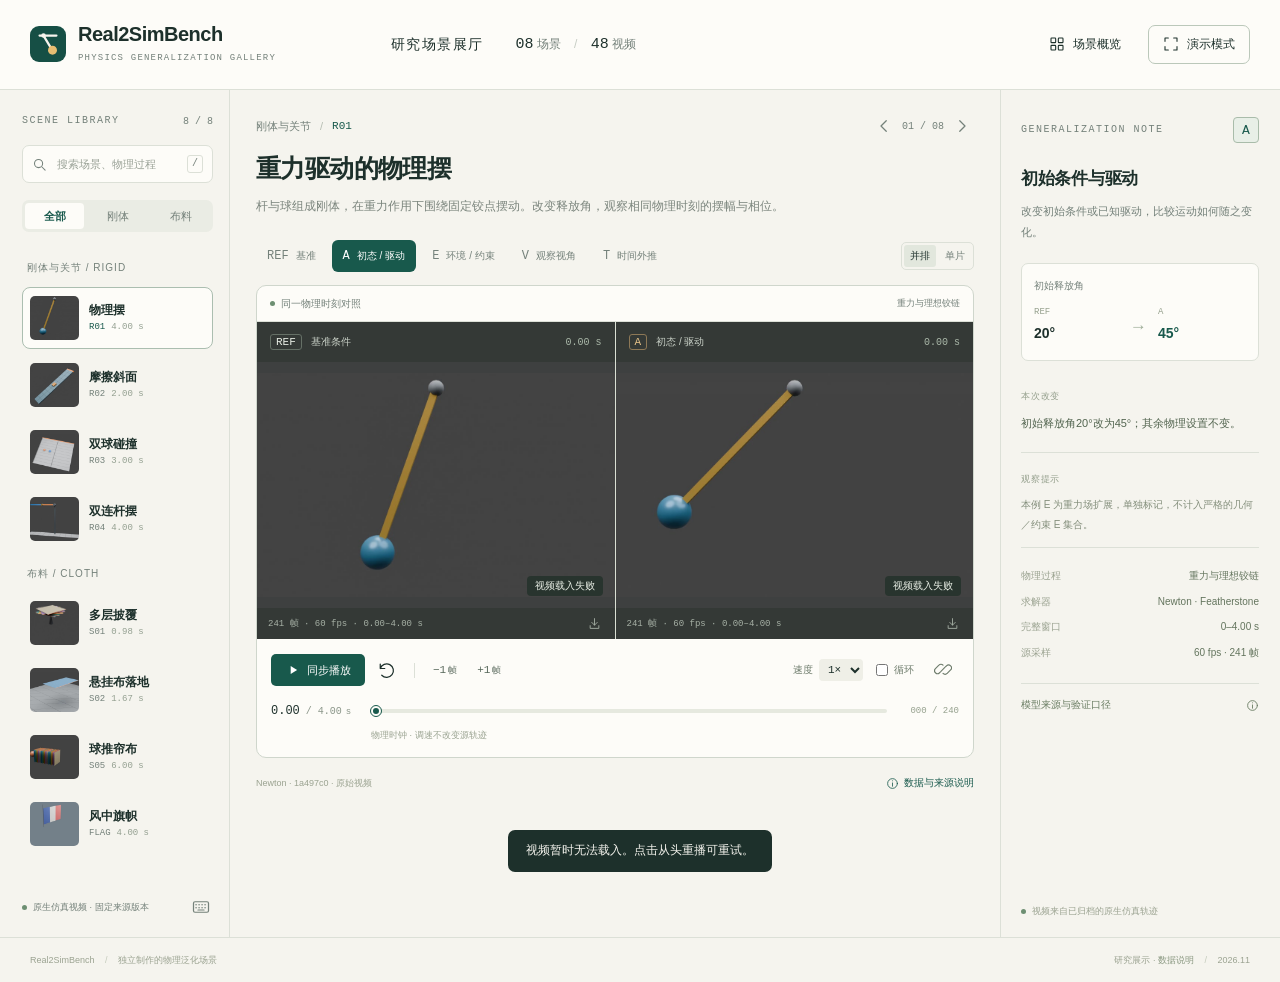
==== index.html @ 769f698a "Publish eight-scene physics generalization gallery" ====
<!doctype html>
<html lang="zh-CN">
<head>
  <meta charset="utf-8"><meta name="viewport" content="width=device-width,initial-scale=1">
  <meta name="theme-color" content="#f4f3ed">
  <meta name="description" content="探索八个刚体与布料物理场景，交互查看时间、初态、环境和视角泛化。48段原始仿真视频，支持同步对照与物理时钟。">
  <title>Real2SimBench · 物理泛化场景展厅</title>
  <link rel="icon" href="favicon.svg" type="image/svg+xml">
  <link rel="stylesheet" href="styles.css">
  <script src="catalog.js" defer></script><script src="app.js" defer></script>
</head>
<body>
<svg class="sprite" aria-hidden="true" xmlns="http://www.w3.org/2000/svg">
 <symbol id="i-play" viewBox="0 0 24 24"><path d="m8 5 11 7-11 7z"/></symbol>
 <symbol id="i-pause" viewBox="0 0 24 24"><path d="M8 5v14M16 5v14"/></symbol>
 <symbol id="i-reset" viewBox="0 0 24 24"><path d="M3 10a9 9 0 1 1 2 9M3 4v6h6"/></symbol>
 <symbol id="i-left" viewBox="0 0 24 24"><path d="m15 5-7 7 7 7"/></symbol>
 <symbol id="i-right" viewBox="0 0 24 24"><path d="m9 5 7 7-7 7"/></symbol>
 <symbol id="i-search" viewBox="0 0 24 24"><circle cx="10.5" cy="10.5" r="6.5"/><path d="m16 16 5 5"/></symbol>
 <symbol id="i-expand" viewBox="0 0 24 24"><path d="M8 3H3v5M16 3h5v5M3 16v5h5M21 16v5h-5"/></symbol>
 <symbol id="i-link" viewBox="0 0 24 24"><path d="m9 15 6-6M8 16l-1 1a4 4 0 0 1-6-6l5-5a4 4 0 0 1 6 0M16 8l1-1a4 4 0 0 1 6 6l-5 5a4 4 0 0 1-6 0" transform="translate(1 0) scale(.92)"/></symbol>
 <symbol id="i-grid" viewBox="0 0 24 24"><rect x="3" y="3" width="7" height="7" rx="1"/><rect x="14" y="3" width="7" height="7" rx="1"/><rect x="3" y="14" width="7" height="7" rx="1"/><rect x="14" y="14" width="7" height="7" rx="1"/></symbol>
 <symbol id="i-info" viewBox="0 0 24 24"><circle cx="12" cy="12" r="9"/><path d="M12 11v6M12 7h.01"/></symbol>
 <symbol id="i-download" viewBox="0 0 24 24"><path d="M12 3v12m-5-5 5 5 5-5M4 16v5h16v-5"/></symbol>
 <symbol id="i-close" viewBox="0 0 24 24"><path d="m6 6 12 12M18 6 6 18"/></symbol>
 <symbol id="i-menu" viewBox="0 0 24 24"><path d="M4 6h16M4 12h16M4 18h16"/></symbol>
 <symbol id="i-check" viewBox="0 0 24 24"><path d="m5 12 4 4L19 6"/></symbol>
 <symbol id="i-key" viewBox="0 0 24 24"><rect x="2" y="5" width="20" height="14" rx="2"/><path d="M5 9h1m3 0h1m3 0h1m3 0h1M5 13h1m3 0h1m3 0h1m3 0h1M8 16h8"/></symbol>
</svg>
<header class="site-header">
 <a class="brand" href="#scene=R01&axis=A" aria-label="Real2SimBench 首页"><img src="favicon.svg" width="36" height="36" alt=""><span><strong>Real2SimBench</strong><small>PHYSICS GENERALIZATION GALLERY</small></span></a>
 <div class="header-middle"><span class="edition">研究场景展厅</span><span class="header-stat"><b>08</b> 场景<span> / </span><b>48</b> 视频</span></div>
 <div class="header-actions"><button id="overviewBtn" class="quiet-button"><svg><use href="#i-grid"/></svg><span>场景概览</span></button><button id="presentBtn" class="outline-button" title="进入演示模式 (F)"><svg><use href="#i-expand"/></svg><span>演示模式</span></button></div>
</header>
<div class="workspace">
 <button id="drawerOverlay" class="drawer-overlay" aria-label="关闭场景列表" hidden></button>
 <aside class="navigator" id="navigator" aria-label="场景选择">
  <div class="nav-heading"><span class="eyebrow">SCENE LIBRARY</span><span class="small-count" id="navCount">8 / 8</span><button id="closeDrawer" class="icon-button mobile-only" aria-label="关闭场景列表"><svg><use href="#i-close"/></svg></button></div>
  <label class="search-field"><svg><use href="#i-search"/></svg><input id="sceneSearch" type="search" placeholder="搜索场景、物理过程" aria-label="搜索场景"><kbd>/</kbd></label>
  <div class="group-tabs" role="group" aria-label="筛选类别"><button data-group="all" class="active" aria-pressed="true">全部</button><button data-group="rigid" aria-pressed="false">刚体</button><button data-group="cloth" aria-pressed="false">布料</button></div>
  <nav id="sceneList" class="scene-list" aria-label="八个仿真场景"></nav>
  <div class="nav-footer"><span class="status-dot"></span><span>原生仿真视频 · 固定来源版本</span><button id="helpBtn" class="icon-button" title="键盘快捷键" aria-label="键盘快捷键"><svg><use href="#i-key"/></svg></button></div>
 </aside>
 <main class="main">
  <section class="scene-heading" aria-labelledby="sceneTitle">
   <div class="heading-top"><button id="openDrawer" class="icon-button mobile-only" aria-label="选择场景"><svg><use href="#i-menu"/></svg></button><div class="scene-kicker"><span id="sceneGroup">刚体与关节</span><span class="divider">/</span><span id="sceneId">R01</span><span id="sceneEdition" class="revision-tag" hidden>修正版</span></div><div class="scene-step"><button id="prevScene" class="icon-button" title="上一个场景" aria-label="上一个场景"><svg><use href="#i-left"/></svg></button><span id="scenePosition">01 / 08</span><button id="nextScene" class="icon-button" title="下一个场景" aria-label="下一个场景"><svg><use href="#i-right"/></svg></button></div></div>
   <h1 id="sceneTitle">重力驱动的物理摆</h1><p id="sceneDescription"></p>
  </section>
  <div class="axis-bar">
   <div class="axis-tabs" role="tablist" aria-label="选择泛化轴">
    <button data-axis="REF" role="tab" aria-selected="false"><b>REF</b><span>基准</span></button>
    <button data-axis="A" role="tab" aria-selected="true" class="active"><b>A</b><span>初态 / 驱动</span></button>
    <button data-axis="E" role="tab" aria-selected="false"><b>E</b><span>环境 / 约束</span></button>
    <button data-axis="V" role="tab" aria-selected="false"><b>V</b><span>观察视角</span></button>
    <button data-axis="T" role="tab" aria-selected="false"><b>T</b><span>时间外推</span></button>
   </div>
   <div class="view-switch" role="group" aria-label="播放器布局"><button id="splitView" class="active" aria-pressed="true" title="并排对照">并排</button><button id="singleView" aria-pressed="false" title="单片查看">单片</button></div>
  </div>
  <p id="presentationChange" class="presentation-change" aria-live="polite"></p>
  <section class="player-stage" aria-label="仿真视频对照">
   <div class="stage-status"><span id="modeHint"><span class="status-dot"></span>同一物理时刻对照</span><span id="topicHint"></span></div>
   <div id="videoGrid" class="video-grid">
    <article class="video-panel" id="leftPanel"><header><span><b id="leftBadge">REF</b><span id="leftLabel">基准条件</span></span><output id="leftClock">0.00 s</output></header><div class="video-frame"><video id="leftVideo" muted playsinline preload="metadata" aria-label="基准视频"></video><span class="video-loading" id="leftLoading">载入视频</span></div><footer><span id="leftMeta"></span><a id="leftDownload" class="download-video" download title="下载此原始视频" aria-label="下载左侧原始视频"><svg><use href="#i-download"/></svg></a></footer></article>
    <article class="video-panel target-panel" id="rightPanel"><header><span><b id="rightBadge">A</b><span id="rightLabel">初态变化</span></span><output id="rightClock">0.00 s</output></header><div class="video-frame"><video id="rightVideo" muted playsinline preload="metadata" aria-label="泛化视频"></video><span class="video-loading" id="rightLoading">载入视频</span></div><footer><span id="rightMeta"></span><a id="rightDownload" class="download-video" download title="下载此原始视频" aria-label="下载右侧原始视频"><svg><use href="#i-download"/></svg></a></footer></article>
   </div>
   <div class="transport">
    <div class="transport-top"><div class="play-actions"><button id="playBtn" class="play-button" aria-label="同步播放"><svg><use href="#i-play"/></svg><span>同步播放</span></button><button id="resetBtn" class="icon-button" title="从头播放" aria-label="从头重播"><svg><use href="#i-reset"/></svg></button><span class="transport-divider"></span><button id="backFrame" class="frame-button" title="前一帧 (←)" aria-label="前一帧">−1<span>帧</span></button><button id="forwardFrame" class="frame-button" title="后一帧 (→)" aria-label="后一帧">+1<span>帧</span></button></div><div class="speed-actions"><label>速度 <select id="speedSelect" aria-label="播放速度"><option value="0.25">¼×</option><option value="0.5">½×</option><option value="1" selected>1×</option><option value="2">2×</option></select></label><label class="loop-label"><input id="loopToggle" type="checkbox">循环</label><button id="copyLink" class="icon-button" title="复制当前场景和泛化轴的链接" aria-label="复制展示链接"><svg><use href="#i-link"/></svg></button></div></div>
    <div class="timeline-row"><output class="clock"><b id="currentTime">0.00</b><span> / </span><span id="totalTime">4.00</span><small>s</small></output><div class="timeline-wrap"><div class="timeline-background"><span id="observedZone"></span><span id="futureZone"></span><span id="timelineFill"></span><i id="cutLine" hidden></i></div><input id="timeline" type="range" min="0" max="4" step="0.0166666667" value="0" aria-label="物理时间轴"></div><span class="frame-counter" id="frameCounter">000 / 240</span></div>
    <div class="timeline-caption"><span id="timelineHint">物理时钟 · 原始视频</span><div id="cutActions" hidden><button id="observeBtn">重播观测</button><button id="futureBtn">从切点看未来 →</button></div></div>
   </div>
  </section>
  <div class="main-foot"><span id="sourceFooter"></span><button id="dataBtn" class="text-button"><svg><use href="#i-info"/></svg>数据与来源说明</button></div>
 </main>
 <aside class="inspector" aria-label="当前场景说明">
  <div class="inspector-heading"><span class="eyebrow">GENERALIZATION NOTE</span><span id="axisPill" class="axis-pill">A</span></div>
  <h2 id="inspectorTitle">初始条件与驱动</h2><p id="inspectorIntro"></p>
  <div class="parameter-box" id="parameterBox"><span id="parameterName" class="parameter-name"></span><div class="parameter-values"><div><small id="beforeName">REF</small><strong id="beforeValue"></strong></div><span class="parameter-arrow">→</span><div><small id="afterName">A</small><strong id="afterValue"></strong></div></div></div>
  <div class="intervention-copy"><span class="note-caption" id="interventionCaption">本次改变</span><p id="interventionText"></p></div>
  <div class="field-note"><span class="note-caption">观察提示</span><p id="sceneNote"></p><button id="slowStart" class="text-button" hidden>¼ 速从头看上滑 →</button></div>
  <div class="scene-facts"><div><span>物理过程</span><b id="factTopic"></b></div><div><span>求解器</span><b id="factEngine"></b></div><div><span>完整窗口</span><b id="factWindow"></b></div><div><span>源采样</span><b id="factSampling"></b></div></div>
  <details class="source-details"><summary>模型来源与验证口径<svg><use href="#i-info"/></svg></summary><p id="sourceText"></p><p id="scopeText"></p><a id="sourceLink" target="_blank" rel="noopener noreferrer">查看开源来源 ↗</a></details>
  <div class="inspector-footer"><span class="status-dot"></span>视频来自已归档的原生仿真轨迹</div>
 </aside>
</div>
<footer class="site-footer"><span>Real2SimBench <i> / </i> 独立制作的物理泛化场景</span><span>研究展示 · <a href="data/数据说明.md" download>数据说明</a><i> / </i><span>2026.11</span></span></footer>
<dialog id="overviewDialog" class="overview-dialog"><div class="dialog-heading"><div><span class="eyebrow">EIGHT PHYSICAL SCENES</span><h2>从具体的物理过程开始</h2><p>选择一个场景，比较它在不同条件下的运动。</p></div><button class="icon-button" data-close-dialog aria-label="关闭场景概览"><svg><use href="#i-close"/></svg></button></div><div id="overviewGrid" class="overview-grid"></div></dialog>
<dialog id="dataDialog" class="data-dialog"><div class="dialog-heading"><div><span class="eyebrow">PROVENANCE & DATA</span><h2>视频背后是可追溯的仿真轨迹</h2></div><button class="icon-button" data-close-dialog aria-label="关闭数据说明"><svg><use href="#i-close"/></svg></button></div><p>展示收录刚体 v2 与布料 v1 的八个精选场景，共 48 段原始视频。调整播放速度仅影响网页观看，原始视频字节、帧率和物理时钟保持原交付。</p><div class="data-points"><div><b>Meshes</b><span>逐帧表面几何与固定拓扑</span></div><div><b>Dynamics</b><span>固定身份材料点的运动轨迹</span></div><div><b>Native GT</b><span>原生状态、速度与源物理时间</span></div><div><b>Provenance</b><span>固定源版本、参数及验收记录</span></div></div><p>完整 GT 由项目维护者另行提供。布料采用固定源离散模型口径，数值敏感性有记录；双摆采用错层铰接修正版。本网页用于场景展示，没有运行大模型评分。</p><div id="localResources" hidden></div><div class="source-links"><a href="https://github.com/newton-physics/newton" target="_blank" rel="noopener noreferrer">Newton ↗</a><a href="https://github.com/st-tech/ppf-contact-solver" target="_blank" rel="noopener noreferrer">PPF ↗</a><a href="https://graphics.berkeley.edu/resources/ARCSim/" target="_blank" rel="noopener noreferrer">ARCSim ↗</a><a href="https://github.com/4DCodeBench/4DCodeBench" target="_blank" rel="noopener noreferrer">4DCodeBench 格式参考 ↗</a></div><div class="license-note">独立制作的数据，不是 4DCodeBench 官方发布。来源许可：<a href="licenses/NEWTON_LICENSE.md">Newton</a> · <a href="licenses/PPF_LICENSE.txt">PPF</a> · <a href="licenses/ARCSIM_LICENSE.txt">ARCSim</a>。ARCSim 场景按研究／非商业许可使用。</div></dialog>
<dialog id="helpDialog" class="help-dialog"><div class="dialog-heading"><h2>键盘也能流畅展示</h2><button class="icon-button" data-close-dialog aria-label="关闭快捷键说明"><svg><use href="#i-close"/></svg></button></div><dl><dt><kbd>Space</kbd></dt><dd>播放 / 暂停</dd><dt><kbd>←</kbd> <kbd>→</kbd></dt><dd>逐帧后退 / 前进</dd><dt><kbd>A</kbd> <kbd>E</kbd> <kbd>V</kbd> <kbd>T</kbd> <kbd>R</kbd></dt><dd>切换泛化轴 / 基准</dd><dt><kbd>F</kbd></dt><dd>进入 / 退出演示模式</dd><dt><kbd>/</kbd></dt><dd>搜索场景</dd><dt><kbd>1</kbd>…<kbd>8</kbd></dt><dd>选择场景</dd></dl></dialog>
<div id="toast" class="toast" role="status" aria-live="polite"></div>
<noscript>请启用 JavaScript 使用交互展厅。原始视频位于 media 目录，场景说明位于 data/display-catalog.json。</noscript>
</body></html>
---- styles.css ----
:root{--paper:#f5f4ee;--surface:#fdfcf8;--ink:#1d302b;--muted:#74817a;--line:#dce0d7;--green:#18594c;--green-soft:#e8efe7;--amber:#bc8c43;--mono:Consolas,"SFMono-Regular",monospace;--radius:10px}
.presentation-change{display:none}.presentation .presentation-change{display:block;font-size:13px;line-height:1.7;color:var(--green);margin:0 0 12px}
*{box-sizing:border-box}html{color-scheme:light}body{margin:0;background:var(--paper);color:var(--ink);font:14px/1.65 "Segoe UI","PingFang SC","Microsoft YaHei",sans-serif}button,input,select{font:inherit}button,a,input,select,summary{ -webkit-tap-highlight-color:transparent}button{cursor:pointer;color:inherit}button:disabled{cursor:default;opacity:.45}button,select{border:0}button:focus-visible,a:focus-visible,summary:focus-visible{outline:2px solid var(--green);outline-offset:4px}button svg,.search-field svg,.download-video svg,summary svg{width:18px;height:18px;fill:none;stroke:currentColor;stroke-width:1.65;stroke-linecap:round;stroke-linejoin:round;flex-shrink:0}#playBtn svg use[href="#i-play"]{fill:currentColor;stroke:none}a{color:var(--green);text-decoration:none}a:hover{text-decoration:underline}button{background:none}h1,h2,h3,p{margin:0}button[hidden],[hidden]{display:none!important}.sprite{position:absolute;width:0;height:0;overflow:hidden}.site-header{height:90px;padding:0 30px;display:flex;align-items:center;justify-content:space-between;gap:28px;border-bottom:1px solid var(--line);background:var(--surface)}.brand{display:flex;gap:12px;align-items:center;color:var(--ink);min-width:255px}.brand:hover{text-decoration:none}.brand strong{display:block;font-size:20px;font-weight:650;letter-spacing:-.5px;line-height:1.2}.brand small{display:block;font:9px/1.7 var(--mono);letter-spacing:1.2px;margin-top:5px;color:var(--muted)}.header-middle{display:flex;align-items:center;gap:32px;flex:1;max-width:540px}.edition{font-size:14px;letter-spacing:.1em}.header-stat{color:var(--muted);font-size:12px;white-space:nowrap}.header-stat b{font:15px var(--mono);color:var(--ink)}.header-stat span{padding:0 10px;color:#c6ccc3}.header-actions{display:flex;gap:15px}.quiet-button,.outline-button{display:flex;gap:8px;align-items:center;justify-content:center;padding:9px 12px;white-space:nowrap;font-size:12px}.quiet-button:hover{background:var(--green-soft);border-radius:7px}.outline-button{border:1px solid #bbc8ba;border-radius:7px;padding:9px 14px}.outline-button:hover{background:var(--green-soft)}.header-actions svg{width:16px;height:16px;fill:none;stroke:currentColor;stroke-width:1.65}.workspace{max-width:1820px;margin:0 auto;display:grid;grid-template-columns:230px minmax(0,1fr) 280px;min-height:calc(100vh - 135px)}.navigator{border-right:1px solid var(--line);padding:24px 16px 18px 22px;display:flex;flex-direction:column;gap:17px}.nav-heading,.inspector-heading{display:flex;align-items:center;justify-content:space-between;gap:10px}.eyebrow{font:10px/1.4 var(--mono);letter-spacing:1.5px;color:var(--muted)}.small-count{font:10px var(--mono);color:var(--muted)}.search-field{display:flex;align-items:center;gap:8px;padding:8px 9px;border:1px solid var(--line);background:var(--surface);border-radius:7px;color:var(--muted)}.search-field svg{width:15px;height:15px}.search-field input{width:100%;min-width:0;border:0;background:transparent;color:var(--ink);font-size:11px;outline:none}.search-field input::placeholder{color:#9ba398}kbd{background:var(--surface);border:1px solid var(--line);padding:0 4px;border-radius:3px;font:10px/1.6 var(--mono);color:var(--muted)}.group-tabs{display:grid;grid-template-columns:repeat(3,1fr);gap:4px;background:#eaece4;border-radius:7px;padding:3px}.group-tabs button{padding:4px;border-radius:4px;font-size:11px;color:var(--muted)}.group-tabs button.active{background:var(--surface);color:var(--green);font-weight:650}.scene-list{display:flex;flex-direction:column;gap:5px}.list-group-title{font-size:10px;color:var(--muted);letter-spacing:1px;margin:11px 5px 5px}.scene-item{display:grid;grid-template-columns:49px 1fr;align-items:center;text-align:left;gap:10px;padding:8px 7px;border:1px solid transparent;border-radius:8px;width:100%;transition:background .15s,border-color .15s}.scene-item:hover{background:#eceedf}.scene-item.active{background:var(--surface);border-color:#abbeb0}.scene-item img{width:49px;height:44px;object-fit:cover;background:#3f4040;border-radius:5px}.scene-item strong{display:block;font-size:12px;font-weight:600;line-height:1.5}.scene-item small{display:flex;gap:6px;font:9px/1.8 var(--mono);color:var(--muted)}.scene-item.active small{color:var(--green)}.scene-item .scene-number{font-size:9px;color:#94a091}.empty-search{padding:20px 4px;color:var(--muted);font-size:12px}.nav-footer{margin-top:auto;padding-top:23px;display:flex;align-items:center;gap:6px;font-size:9px;color:var(--muted)}.nav-footer .icon-button{margin-left:auto;width:24px;height:24px}.status-dot{display:inline-block;width:5px;height:5px;flex-shrink:0;border-radius:50%;background:#6d8f72}.main{padding:24px 26px 16px;min-width:0}.scene-heading{margin-bottom:22px}.heading-top{display:flex;align-items:center;justify-content:space-between;gap:10px;margin-bottom:13px}.scene-kicker{display:flex;align-items:center;gap:9px;font-size:11px;color:var(--muted)}#sceneId{font-family:var(--mono);color:var(--green)}.divider{color:#b5bdb2}.revision-tag{border:1px solid #cdd7c9;font-size:9px;padding:1px 6px;border-radius:3px;color:var(--green)}.scene-step{display:flex;gap:6px;align-items:center;font:10px var(--mono);color:var(--muted)}.icon-button{display:inline-flex;justify-content:center;align-items:center;width:32px;height:32px;padding:7px;border-radius:5px;flex-shrink:0}.icon-button:hover{background:var(--green-soft)}.scene-step .icon-button{width:24px;height:24px;padding:4px}.main h1{font-size:25px;letter-spacing:-.6px;font-weight:650;line-height:1.4;margin-bottom:9px}.scene-heading>p{font-size:12px;line-height:1.9;color:#7b857d;max-width:770px}.axis-bar{display:flex;align-items:center;justify-content:space-between;gap:12px;margin-bottom:13px}.axis-tabs{display:flex;gap:5px}.axis-tabs button{display:flex;gap:7px;align-items:center;border:1px solid transparent;border-radius:6px;padding:7px 10px;color:var(--muted);white-space:nowrap}.axis-tabs button b{font:12px var(--mono)}.axis-tabs button span{font-size:10px}.axis-tabs button:hover{background:var(--green-soft)}.axis-tabs button.active{background:var(--green);color:#fff}.view-switch{display:flex;gap:3px;flex-shrink:0;border:1px solid var(--line);padding:2px;border-radius:5px}.view-switch button{font-size:10px;padding:3px 6px;border-radius:3px;color:var(--muted)}.view-switch button.active{background:#e2e7dd;color:var(--ink)}.player-stage{border:1px solid #cfd6cc;border-radius:var(--radius);overflow:hidden;background:var(--surface)}.stage-status{height:36px;display:flex;align-items:center;justify-content:space-between;gap:10px;font-size:10px;color:var(--muted);padding:0 13px;border-bottom:1px solid var(--line)}#modeHint{display:flex;align-items:center;gap:6px}#topicHint{font-size:9px;white-space:nowrap;overflow:hidden;text-overflow:ellipsis}.video-grid{display:grid;grid-template-columns:1fr 1fr;gap:1px;background:#d9dfd3}.video-grid.single{grid-template-columns:1fr}.video-grid.single #leftPanel{display:none}.video-panel{min-width:0;background:#3e4040}.video-panel>header{height:40px;padding:0 13px;display:flex;align-items:center;justify-content:space-between;gap:10px;background:#343936;color:#c9d1c7;font-size:10px}.video-panel>header>span{display:flex;gap:9px;align-items:center;min-width:0}.video-panel>header b{font:11px var(--mono);padding:1px 5px;color:#e8eee5;border:1px solid #657066;border-radius:3px}.target-panel>header b{color:#e9c58a;border-color:#8d7856}.video-panel output{font:10px var(--mono);color:#aab8a9;white-space:nowrap}.video-frame{position:relative;aspect-ratio:16/11;background:#3e4040;display:flex;align-items:center;justify-content:center;cursor:pointer}.video-frame video{width:100%;height:100%;object-fit:contain;display:block;position:absolute;inset:0}.single .video-frame{aspect-ratio:16/9;max-height:64vh}.video-loading{font:10px var(--mono);color:#e8eee5;position:absolute;right:12px;bottom:12px;background:#24322bd9;border-radius:4px;padding:3px 8px;pointer-events:none}.video-panel>footer{display:flex;align-items:center;justify-content:space-between;gap:6px;padding:5px 11px;min-height:31px;font:9px var(--mono);color:#a6b0a5;background:#343936}.download-video{display:flex;align-items:center;justify-content:center;padding:3px;color:#a6b0a5}.download-video svg{width:13px;height:13px}.download-video:hover{color:white}.video-grid.temporal .video-panel{opacity:.78}.video-grid.temporal .video-panel.is-active{opacity:1}.video-grid.temporal .video-panel.is-active header{box-shadow:inset 0 2px #c5a269}.transport{padding:15px 14px 8px}.transport-top{display:flex;align-items:center;justify-content:space-between;gap:10px}.play-actions,.speed-actions{display:flex;align-items:center;gap:6px}.play-button{display:inline-flex;align-items:center;justify-content:center;gap:7px;background:var(--green);border-radius:5px;color:white;height:32px;min-width:94px;font-size:11px;padding:0 11px}.play-button:hover{background:#0c463a}.play-button svg{width:14px;height:14px;stroke:currentColor;fill:none;stroke-width:2;stroke-linecap:round}.transport-divider{width:1px;height:15px;background:var(--line);margin:0 5px}.frame-button{font:11px var(--mono);padding:5px 7px;border-radius:4px;color:#59695c;white-space:nowrap}.frame-button:hover{background:var(--green-soft)}.frame-button span{font-size:9px;margin-left:2px}.speed-actions{font-size:10px;color:#6e7c6c;gap:13px;white-space:nowrap}.speed-actions label{display:flex;align-items:center;gap:6px}.speed-actions select{background:#efefe7;border-radius:4px;padding:4px 5px;font:11px var(--mono);color:var(--ink);outline-color:var(--green)}.loop-label input{accent-color:var(--green);width:12px;height:12px;margin:0}.timeline-row{display:flex;align-items:center;gap:12px;margin-top:14px;height:22px}.clock{font:10px var(--mono);white-space:nowrap;color:#8b9689;min-width:88px}.clock b{color:var(--ink);font-size:12px;font-weight:500}.clock small{font-size:9px;padding-left:4px}.timeline-wrap{position:relative;flex:1;height:22px;display:flex;align-items:center;min-width:50px}.timeline-background{height:4px;border-radius:2px;background:#e6e9df;position:absolute;left:0;right:0;top:9px;overflow:visible}.timeline-background>span{position:absolute;top:0;height:4px;pointer-events:none}.timeline-background #timelineFill{left:0;background:var(--green);opacity:.5;width:0;border-radius:2px}.timeline-background #observedZone{left:0;background:#c3d2bc;width:0}.timeline-background #futureZone{right:0;background:#e8d8b8;width:0}#cutLine{position:absolute;width:1px;height:14px;background:#9d7737;top:-5px;pointer-events:none}.timeline-wrap input{appearance:none;-webkit-appearance:none;width:100%;height:22px;margin:0;z-index:1;background:transparent;cursor:pointer}.timeline-wrap input::-webkit-slider-runnable-track{height:4px;background:transparent}.timeline-wrap input::-webkit-slider-thumb{appearance:none;-webkit-appearance:none;width:10px;height:10px;background:var(--green);border:2px solid var(--surface);outline:1px solid var(--green);border-radius:50%;margin-top:-3px}.timeline-wrap input::-moz-range-track{height:4px;background:transparent}.timeline-wrap input::-moz-range-thumb{width:8px;height:8px;border:2px solid var(--surface);background:var(--green);border-radius:50%}.timeline-wrap input:focus-visible{outline:1px dotted var(--green);outline-offset:3px}.frame-counter{font:9px var(--mono);color:#95a18e;white-space:nowrap;min-width:60px;text-align:right}.timeline-caption{display:flex;align-items:center;justify-content:space-between;gap:12px;font-size:9px;color:#9aa391;min-height:27px;padding-left:100px}.timeline-caption button{padding:3px 6px;font-size:9px;color:var(--green)}.main-foot{display:flex;justify-content:space-between;align-items:center;gap:15px;margin-top:13px;font-size:9px;color:#9ba391}.text-button{font-size:10px;color:var(--green);display:inline-flex;align-items:center;gap:5px;padding:4px 0;white-space:nowrap}.text-button svg{width:13px;height:13px;fill:none;stroke:currentColor;stroke-width:1.5}.main-foot>span{overflow:hidden;text-overflow:ellipsis;white-space:nowrap}.inspector{border-left:1px solid var(--line);padding:27px 21px 18px 20px;display:flex;flex-direction:column;gap:0}.axis-pill{border:1px solid #a9bcaa;background:var(--green-soft);border-radius:4px;width:26px;height:26px;display:grid;place-items:center;font:13px var(--mono);color:var(--green)}.inspector h2{font-size:17px;font-weight:600;letter-spacing:-.3px;margin:22px 0 8px}.inspector>p{font-size:11px;color:var(--muted);line-height:1.9}.parameter-box{border:1px solid var(--line);border-radius:7px;padding:14px 12px;margin-top:20px;background:var(--surface)}.parameter-name{font-size:10px;color:var(--muted);display:block;margin-bottom:13px}.parameter-values{display:grid;grid-template-columns:1fr 20px 1fr;align-items:center;gap:8px}.parameter-values>div{min-width:0}.parameter-values small{display:block;font:9px var(--mono);color:#96a18e;margin-bottom:5px}.parameter-values strong{font-size:14px;line-height:1.7;display:block;font-weight:550;overflow-wrap:anywhere}.parameter-values>div:last-child strong{color:var(--green)}.parameter-arrow{color:#9fae99;font-size:17px}.intervention-copy{margin-top:22px}.note-caption{font-size:9px;letter-spacing:.8px;color:#939e8b}.intervention-copy p{font-size:11px;line-height:1.9;margin-top:7px;color:#52644f}.field-note{margin-top:18px;padding:13px 0;border-top:1px solid var(--line);border-bottom:1px solid var(--line)}.field-note p{font-size:10px;line-height:1.95;color:#838e7b;margin-top:6px}.field-note .text-button{margin-top:5px;font-size:10px}.scene-facts{display:flex;flex-direction:column;gap:9px;margin-top:20px}.scene-facts>div{display:flex;align-items:flex-start;justify-content:space-between;gap:8px;font-size:10px}.scene-facts>div>span{color:#9ba391;flex-shrink:0}.scene-facts b{font-weight:400;text-align:right;color:#64755e;font-size:10px}.source-details{margin-top:22px;border-top:1px solid var(--line);padding-top:13px;font-size:10px;color:var(--muted)}.source-details summary{display:flex;align-items:center;justify-content:space-between;cursor:pointer;list-style:none;color:#697c62;font-size:10px}.source-details summary::-webkit-details-marker{display:none}.source-details summary svg{width:13px;height:13px}.source-details p{font-size:10px;line-height:1.95;margin-top:12px}.source-details a{display:inline-block;margin-top:9px}.inspector-footer{padding-top:24px;margin-top:auto;font-size:9px;color:#9ba391;display:flex;gap:6px;align-items:center}.site-footer{height:45px;border-top:1px solid var(--line);padding:0 30px;display:flex;align-items:center;justify-content:space-between;gap:20px;font-size:9px;color:#9ba391}.site-footer i{font-style:normal;color:#c3cabb;padding:0 8px}.site-footer a{color:#8a9881}.mobile-only{display:none}.drawer-overlay{display:none}dialog{border:1px solid var(--line);border-radius:14px;padding:28px;background:var(--paper);color:var(--ink);width:min(1100px,calc(100vw - 32px));max-height:90vh;overflow:auto}dialog::backdrop{background:#1d302b80;backdrop-filter:blur(3px)}.dialog-heading{display:flex;align-items:flex-start;justify-content:space-between;gap:20px;margin-bottom:22px}.dialog-heading h2{font-size:23px;letter-spacing:-.7px;font-weight:600;margin-top:8px}.dialog-heading p{font-size:12px;color:var(--muted);margin-top:7px}.overview-grid{display:grid;grid-template-columns:repeat(4,1fr);gap:15px}.overview-card{padding:0;text-align:left;overflow:hidden;border:1px solid var(--line);background:var(--surface);border-radius:8px}.overview-card:hover{border-color:var(--green)}.overview-card img{width:100%;height:130px;object-fit:contain;display:block;background:#3e4040}.overview-card>div{padding:13px}.overview-card small{font:9px var(--mono);color:var(--muted)}.overview-card h3{font-size:13px;font-weight:600;margin:5px 0}.overview-card p{font-size:10px;color:var(--muted)}.data-dialog{max-width:760px}.data-dialog>p{font-size:12px;color:#62715c;line-height:2;margin-bottom:20px}.data-points{display:grid;grid-template-columns:1fr 1fr;gap:16px;border-top:1px solid var(--line);border-bottom:1px solid var(--line);padding:20px 0;margin-bottom:20px}.data-points div{display:flex;flex-direction:column;gap:5px}.data-points b{font:14px var(--mono);color:var(--green)}.data-points span{font-size:11px;color:var(--muted)}.source-links{display:flex;gap:15px;flex-wrap:wrap;font-size:11px;margin:18px 0}.license-note{font-size:10px;color:#8b9784;line-height:2;padding-top:16px;border-top:1px solid var(--line)}#localResources{padding:15px;background:var(--green-soft);margin:15px 0;font-size:11px}#localResources a{display:block;margin:6px 0}.help-dialog{max-width:490px}.help-dialog h2{font-size:19px}.help-dialog dl{display:grid;grid-template-columns:150px 1fr;gap:15px}.help-dialog dd{margin:0;color:var(--muted);font-size:12px}.help-dialog dt{font-size:12px}.toast{position:fixed;bottom:28px;left:50%;transform:translate(-50%,14px);background:var(--ink);color:var(--paper);border-radius:7px;padding:11px 18px;font-size:12px;z-index:100;opacity:0;pointer-events:none;transition:.2s}.toast.show{opacity:1;transform:translate(-50%,0)}
.presentation .navigator,.presentation .inspector,.presentation .site-footer,.presentation .header-middle,.presentation #overviewBtn{display:none}.presentation .workspace{display:block;max-width:1600px}.presentation .main{padding:18px 28px}.presentation .site-header{height:65px}.presentation .scene-heading{margin-bottom:14px}.presentation .heading-top{margin-bottom:7px}.presentation .scene-heading h1{font-size:23px}.presentation .scene-heading>p{display:none}.presentation .video-frame{aspect-ratio:16/10;max-height:calc(100vh - 360px)}.presentation .video-frame video{position:relative;max-height:calc(100vh - 360px)}.presentation .single .video-frame{height:calc(100vh - 360px);aspect-ratio:auto}.presentation .main-foot{margin-top:8px}
@media(min-width:1550px){.workspace{grid-template-columns:250px minmax(0,1fr) 310px}.navigator{padding-left:27px;padding-right:20px}.inspector{padding-left:25px;padding-right:25px}.main{padding:28px 32px}.main h1{font-size:28px}.scene-heading>p{font-size:13px}.axis-tabs button{padding:8px 12px}.axis-tabs button span{font-size:11px}.video-panel>header{height:43px}.video-frame{aspect-ratio:16/11}.inspector h2{font-size:18px}}
@media(max-width:1190px){.workspace{grid-template-columns:210px minmax(0,1fr)}.inspector{grid-column:2;display:grid;grid-template-columns:1fr 1fr;gap:15px 24px;border-left:0;border-top:1px solid var(--line);padding:23px}.inspector-heading,.inspector h2,.inspector>p{grid-column:1}.inspector h2{margin:0}.parameter-box{grid-column:2;grid-row:1/4;margin:0}.intervention-copy,.field-note{margin-top:0}.field-note{padding:0;border:0}.scene-facts{margin-top:0}.source-details{margin-top:0;padding-top:0;border:0}.inspector-footer{grid-column:1/3;padding-top:0;margin:0}.header-middle{display:none}.main{padding:21px}.navigator{grid-row:1/3;padding-left:15px;padding-right:13px}.brand{min-width:0}.axis-tabs button{padding:7px 8px}.axis-tabs button span{font-size:10px}.overview-grid{grid-template-columns:repeat(4,1fr)}}
@media(max-width:900px){.workspace{grid-template-columns:190px minmax(0,1fr)}.navigator{padding-left:11px;padding-right:10px}.scene-item{grid-template-columns:39px 1fr;gap:7px;padding:7px 4px}.scene-item img{width:39px;height:39px}.scene-item strong{font-size:11px}.main{padding:20px 17px}.axis-tabs{gap:2px}.axis-tabs button{gap:5px;padding:7px}.axis-tabs button span{display:none}.axis-tabs button b{font-size:12px}.play-actions{gap:3px}.speed-actions{gap:8px}.frame-button{padding:5px}.loop-label{display:none!important}.video-panel>header{padding:0 9px;font-size:9px;gap:5px}.video-panel>header>span{gap:5px}.video-panel>header output{font-size:9px}.video-panel>footer{font-size:8px;padding:5px 8px}.transport{padding:12px 10px 7px}.clock{min-width:80px}.frame-counter{min-width:54px;font-size:8px}.timeline-caption{padding-left:91px}.main h1{font-size:23px}.site-header{height:78px;padding:0 20px}.overview-grid{grid-template-columns:repeat(2,1fr)}}
@media(max-width:720px){.site-header{height:71px;padding:0 16px;gap:12px}.brand img{width:31px;height:31px}.brand strong{font-size:17px}.brand small{font-size:7px;letter-spacing:.8px}.brand{gap:9px}.header-actions{gap:4px}.header-actions .quiet-button{padding:8px}.header-actions .quiet-button span{display:none}.outline-button{font-size:10px;padding:7px 9px;gap:5px}.outline-button svg{width:13px;height:13px}.workspace{display:block;min-height:0}.mobile-only{display:inline-flex}.navigator{display:none;position:fixed;inset:0 auto 0 0;width:285px;max-width:88vw;background:var(--paper);z-index:40;overflow:auto;padding:22px}.drawer-open .navigator{display:flex}.drawer-open .drawer-overlay{display:block;position:fixed;inset:0;z-index:39;background:#1d302b85;border:0;width:100%;height:100%}.drawer-open{overflow:hidden}.navigator .scene-item{grid-template-columns:49px 1fr;padding:8px 7px;gap:10px}.navigator .scene-item img{width:49px;height:44px}.navigator .scene-item strong{font-size:12px}.main{padding:18px 14px}.heading-top{gap:8px;margin-bottom:10px}.scene-kicker{flex:1;font-size:10px;gap:6px}.scene-heading{margin-bottom:17px}.scene-heading h1{font-size:23px;margin-bottom:8px}.scene-heading>p{font-size:11px;line-height:1.9}.scene-step{font-size:9px;gap:2px}.scene-step .icon-button{width:22px}.axis-tabs{gap:3px}.axis-tabs button{padding:7px 11px}.axis-tabs button span{display:none}.axis-bar{margin-bottom:11px}.video-grid{gap:1px}.video-panel>header{height:34px;padding:0 8px}.video-panel>header>span{gap:5px}.video-panel header b{font-size:10px}.video-panel>header output{font-size:8px}.video-panel #leftLabel,.video-panel #rightLabel{font-size:8px}.video-frame{aspect-ratio:4/5}.video-panel footer{padding:5px 6px;font-size:7px;min-height:28px;gap:3px}.video-panel>footer>span{white-space:nowrap;overflow:hidden;text-overflow:ellipsis}.download-video svg{width:12px;height:12px}.stage-status{padding:0 9px;height:31px;font-size:8px}#topicHint{font-size:8px;max-width:45%}.transport-top{gap:6px}.play-button{min-width:83px;font-size:10px;padding:0 8px;gap:6px;height:32px}.play-actions{gap:2px}.transport-divider{margin:0 3px}.frame-button{padding:5px 4px;font-size:10px}.frame-button span{font-size:8px}.speed-actions{font-size:9px;gap:5px}.speed-actions select{padding:3px;font-size:10px}.speed-actions .icon-button{width:25px;height:28px;padding:5px}.play-actions .icon-button{width:27px;height:28px;padding:5px}.transport{padding:11px 9px 7px}.timeline-row{gap:8px;margin-top:11px}.clock{min-width:76px;font-size:9px}.clock b{font-size:11px}.frame-counter{font-size:7px;min-width:45px}.timeline-caption{padding-left:0;font-size:8px;gap:5px}.timeline-caption button{font-size:8px;padding:3px}.main-foot{font-size:8px;margin-top:11px;gap:8px}.main-foot .text-button{font-size:9px}.inspector{display:grid;grid-template-columns:1fr 1fr;padding:22px 18px;gap:14px 18px;margin:0 14px;border:1px solid var(--line);border-radius:9px;background:#f8f7f1}.inspector h2{font-size:16px}.inspector>p{font-size:10px}.inspector-heading .eyebrow{font-size:8px}.parameter-box{padding:11px 10px}.parameter-values{gap:5px;grid-template-columns:1fr 12px 1fr}.parameter-values strong{font-size:12px}.parameter-name{font-size:9px;margin-bottom:8px}.scene-facts{grid-column:1/3;display:grid;grid-template-columns:1fr 1fr;gap:10px 16px}.source-details{grid-column:1/3;border-top:1px solid var(--line);padding-top:12px}.site-footer{height:auto;min-height:65px;gap:6px;flex-wrap:wrap;padding:17px;font-size:8px;margin-top:22px}.data-dialog,.overview-dialog{padding:20px}.dialog-heading h2{font-size:20px}.overview-card img{height:115px}.overview-card>div{padding:10px}.overview-card h3{font-size:12px}.overview-grid{gap:10px}.data-points{gap:16px}.help-dialog dl{grid-template-columns:120px 1fr;gap:12px}.presentation .main{padding:12px}.presentation .video-frame{aspect-ratio:4/5;max-height:calc(100vh - 330px)}.presentation .video-frame video{max-height:calc(100vh - 330px)}.presentation .scene-step{display:flex}.presentation .brand small{display:none}.presentation .site-header{height:58px}.presentation .main h1{font-size:21px}.revision-tag{font-size:8px}}
@media(prefers-reduced-motion:reduce){*{scroll-behavior:auto!important;transition:none!important}}
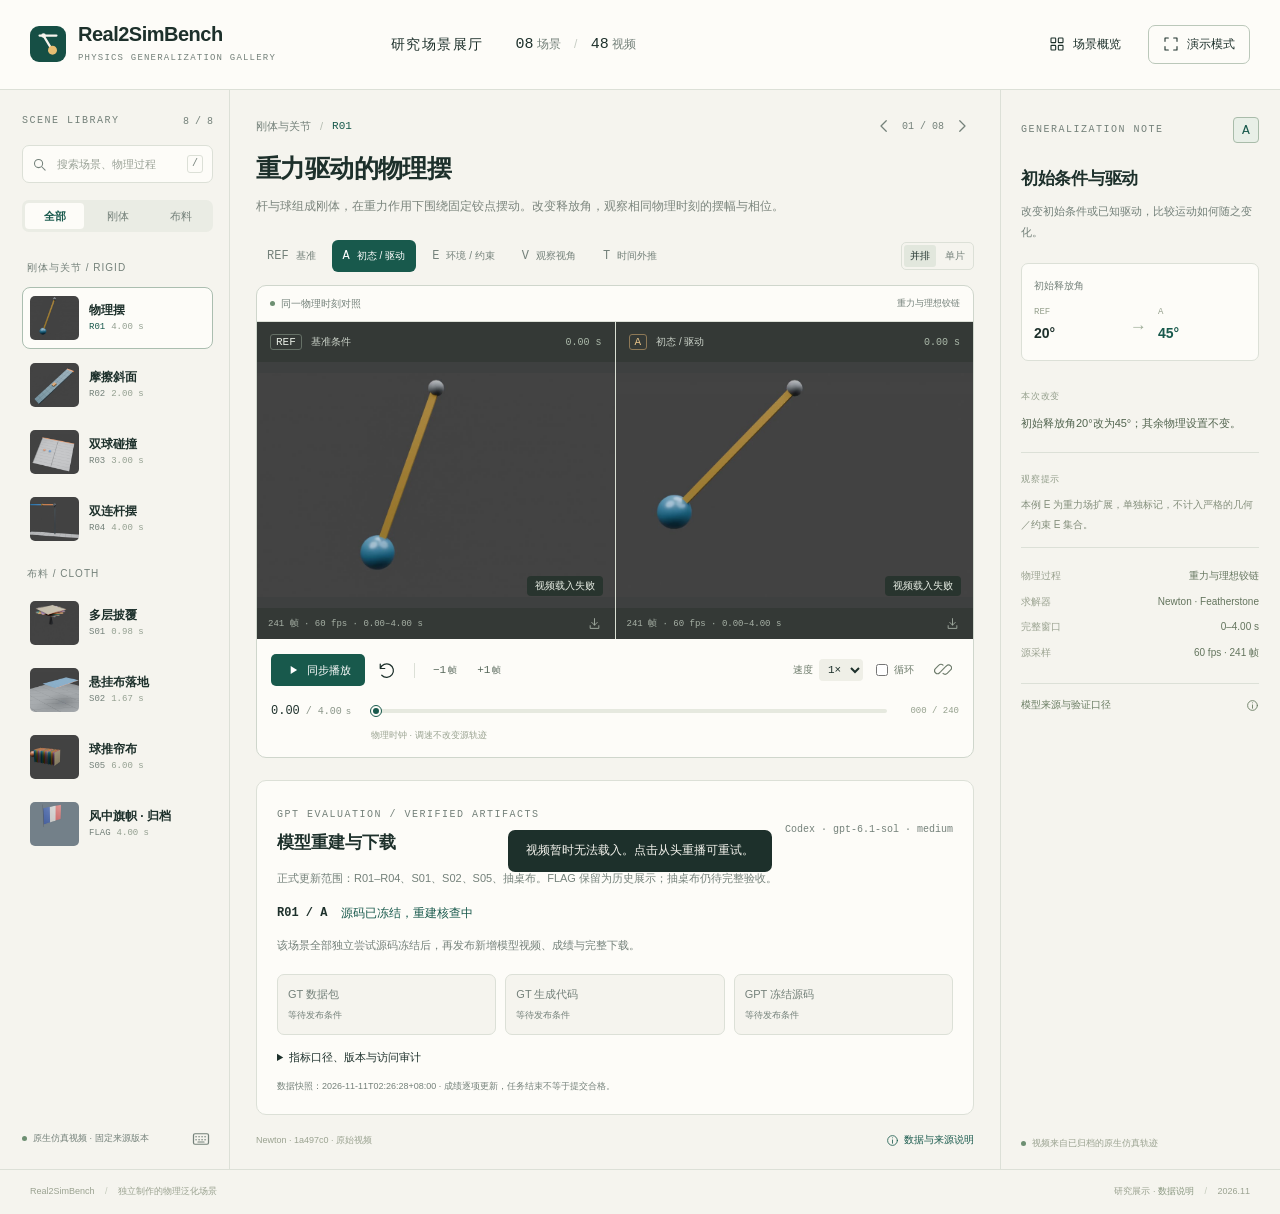
==== commit 10d9523e: "Show verified evaluation progress with source-freeze publication gates" ====
--- a/index.html
+++ b/index.html
@@ -6,8 +6,8 @@
   <meta name="description" content="探索八个刚体与布料物理场景，交互查看时间、初态、环境和视角泛化。48段原始仿真视频，支持同步对照与物理时钟。">
   <title>Real2SimBench · 物理泛化场景展厅</title>
   <link rel="icon" href="favicon.svg" type="image/svg+xml">
-  <link rel="stylesheet" href="styles.css">
-  <script src="catalog.js" defer></script><script src="app.js" defer></script>
+  <link rel="stylesheet" href="styles.css"><link rel="stylesheet" href="evaluation.css">
+  <script src="catalog.js" defer></script><script src="app.js" defer></script><script src="evaluation.js" defer></script>
 </head>
 <body>
 <svg class="sprite" aria-hidden="true" xmlns="http://www.w3.org/2000/svg">
@@ -69,6 +69,7 @@
     <div class="timeline-caption"><span id="timelineHint">物理时钟 · 原始视频</span><div id="cutActions" hidden><button id="observeBtn">重播观测</button><button id="futureBtn">从切点看未来 →</button></div></div>
    </div>
   </section>
+  <section id="evaluationPanel" class="evaluation-panel" aria-label="GPT 评测与下载" aria-live="polite"></section>
   <div class="main-foot"><span id="sourceFooter"></span><button id="dataBtn" class="text-button"><svg><use href="#i-info"/></svg>数据与来源说明</button></div>
  </main>
  <aside class="inspector" aria-label="当前场景说明">
@@ -84,7 +85,7 @@
 </div>
 <footer class="site-footer"><span>Real2SimBench <i> / </i> 独立制作的物理泛化场景</span><span>研究展示 · <a href="data/数据说明.md" download>数据说明</a><i> / </i><span>2026.11</span></span></footer>
 <dialog id="overviewDialog" class="overview-dialog"><div class="dialog-heading"><div><span class="eyebrow">EIGHT PHYSICAL SCENES</span><h2>从具体的物理过程开始</h2><p>选择一个场景，比较它在不同条件下的运动。</p></div><button class="icon-button" data-close-dialog aria-label="关闭场景概览"><svg><use href="#i-close"/></svg></button></div><div id="overviewGrid" class="overview-grid"></div></dialog>
-<dialog id="dataDialog" class="data-dialog"><div class="dialog-heading"><div><span class="eyebrow">PROVENANCE & DATA</span><h2>视频背后是可追溯的仿真轨迹</h2></div><button class="icon-button" data-close-dialog aria-label="关闭数据说明"><svg><use href="#i-close"/></svg></button></div><p>展示收录刚体 v2 与布料 v1 的八个精选场景，共 48 段原始视频。调整播放速度仅影响网页观看，原始视频字节、帧率和物理时钟保持原交付。</p><div class="data-points"><div><b>Meshes</b><span>逐帧表面几何与固定拓扑</span></div><div><b>Dynamics</b><span>固定身份材料点的运动轨迹</span></div><div><b>Native GT</b><span>原生状态、速度与源物理时间</span></div><div><b>Provenance</b><span>固定源版本、参数及验收记录</span></div></div><p>完整 GT 由项目维护者另行提供。布料采用固定源离散模型口径，数值敏感性有记录；双摆采用错层铰接修正版。本网页用于场景展示，没有运行大模型评分。</p><div id="localResources" hidden></div><div class="source-links"><a href="https://github.com/newton-physics/newton" target="_blank" rel="noopener noreferrer">Newton ↗</a><a href="https://github.com/st-tech/ppf-contact-solver" target="_blank" rel="noopener noreferrer">PPF ↗</a><a href="https://graphics.berkeley.edu/resources/ARCSim/" target="_blank" rel="noopener noreferrer">ARCSim ↗</a><a href="https://github.com/4DCodeBench/4DCodeBench" target="_blank" rel="noopener noreferrer">4DCodeBench 格式参考 ↗</a></div><div class="license-note">独立制作的数据，不是 4DCodeBench 官方发布。来源许可：<a href="licenses/NEWTON_LICENSE.md">Newton</a> · <a href="licenses/PPF_LICENSE.txt">PPF</a> · <a href="licenses/ARCSIM_LICENSE.txt">ARCSim</a>。ARCSim 场景按研究／非商业许可使用。</div></dialog>
+<dialog id="dataDialog" class="data-dialog"><div class="dialog-heading"><div><span class="eyebrow">PROVENANCE & DATA</span><h2>视频背后是可追溯的仿真轨迹</h2></div><button class="icon-button" data-close-dialog aria-label="关闭数据说明"><svg><use href="#i-close"/></svg></button></div><p>展示收录刚体 v2 与布料 v1 的八个精选场景，共 48 段原始视频。调整播放速度仅影响网页观看，原始视频字节、帧率和物理时钟保持原交付。</p><div class="data-points"><div><b>Meshes</b><span>逐帧表面几何与固定拓扑</span></div><div><b>Dynamics</b><span>固定身份材料点的运动轨迹</span></div><div><b>Native GT</b><span>原生状态、速度与源物理时间</span></div><div><b>Provenance</b><span>固定源版本、参数及验收记录</span></div></div><p>完整 GT 由项目维护者另行提供。布料采用固定源离散模型口径，数值敏感性有记录；双摆采用错层铰接修正版。本网页用于场景展示，没有运行大模型评分。</p><div id="localResources" hidden></div><div class="source-links"><a href="https://github.com/newton-physics/newton" target="_blank" rel="noopener noreferrer">Newton ↗</a><a href="https://github.com/st-tech/ppf-contact-solver" target="_blank" rel="noopener noreferrer">PPF ↗</a><a href="https://graphics.eecs.berkeley.edu/resources/ARCSim/" target="_blank" rel="noopener noreferrer">ARCSim ↗</a><a href="https://github.com/4DCodeBench/4DCodeBench" target="_blank" rel="noopener noreferrer">4DCodeBench 格式参考 ↗</a></div><div class="license-note">独立制作的数据，不是 4DCodeBench 官方发布。来源许可：<a href="licenses/NEWTON_LICENSE.md">Newton</a> · <a href="licenses/PPF_LICENSE.txt">PPF</a> · <a href="licenses/ARCSIM_LICENSE.txt">ARCSim</a>。ARCSim 场景按研究／非商业许可使用。</div></dialog>
 <dialog id="helpDialog" class="help-dialog"><div class="dialog-heading"><h2>键盘也能流畅展示</h2><button class="icon-button" data-close-dialog aria-label="关闭快捷键说明"><svg><use href="#i-close"/></svg></button></div><dl><dt><kbd>Space</kbd></dt><dd>播放 / 暂停</dd><dt><kbd>←</kbd> <kbd>→</kbd></dt><dd>逐帧后退 / 前进</dd><dt><kbd>A</kbd> <kbd>E</kbd> <kbd>V</kbd> <kbd>T</kbd> <kbd>R</kbd></dt><dd>切换泛化轴 / 基准</dd><dt><kbd>F</kbd></dt><dd>进入 / 退出演示模式</dd><dt><kbd>/</kbd></dt><dd>搜索场景</dd><dt><kbd>1</kbd>…<kbd>8</kbd></dt><dd>选择场景</dd></dl></dialog>
 <div id="toast" class="toast" role="status" aria-live="polite"></div>
 <noscript>请启用 JavaScript 使用交互展厅。原始视频位于 media 目录，场景说明位于 data/display-catalog.json。</noscript>
--- a/evaluation.css
+++ b/evaluation.css
@@ -0,0 +1 @@
+.evaluation-panel{margin-top:22px;padding:20px;border:1px solid var(--line);border-radius:10px;background:var(--surface)}.eval-heading{display:flex;align-items:center;justify-content:space-between;gap:12px}.eval-heading h2{font-size:17px;margin-top:5px}.eval-model{font:10px/1.7 var(--mono);color:var(--muted)}.eval-scope,.eval-note,.eval-warning,.eval-method p,.eval-updated{font-size:11px;line-height:1.8;color:var(--muted);margin-top:12px}.eval-warning{color:#8b6025}.eval-status{display:flex;gap:14px;margin-top:15px;font-size:12px}.eval-status b{font-family:var(--mono)}.eval-status span{color:var(--green)}.eval-downloads{display:grid;grid-template-columns:repeat(3,minmax(0,1fr));gap:9px;margin-top:18px}.eval-downloads>a,.download-pending{display:block;border:1px solid var(--line);border-radius:7px;padding:10px;font-size:11px}.download-pending{color:var(--muted);background:var(--paper)}.eval-downloads small{display:block;font:9px/1.8 var(--mono);color:var(--muted);margin-top:5px;overflow-wrap:anywhere}.eval-video{margin:15px 0}.eval-video video,.eval-prediction video{width:100%;max-height:480px;background:#141615;display:block}.eval-video figcaption{font-size:10px;color:var(--muted);margin-top:6px}.eval-prediction,.eval-method{margin-top:13px;font-size:11px}.eval-prediction summary,.eval-method summary{cursor:pointer}.eval-prediction video{margin:10px 0}.eval-metrics{display:grid;grid-template-columns:repeat(auto-fit,minmax(145px,1fr));gap:8px;margin-top:16px}.eval-metric{background:var(--paper);padding:10px;border-radius:6px}.eval-metric span,.eval-metric small{display:block;font-size:9px;color:var(--muted);overflow-wrap:anywhere}.eval-metric strong{display:block;font:16px/2 var(--mono);font-weight:500}.eval-updated{font-size:9px}.presentation .evaluation-panel{display:none}@media(max-width:720px){.evaluation-panel{padding:13px}.eval-heading{display:block}.eval-model{display:block;margin-top:8px}.eval-downloads{grid-template-columns:1fr}.eval-metrics{grid-template-columns:repeat(2,minmax(0,1fr))}}
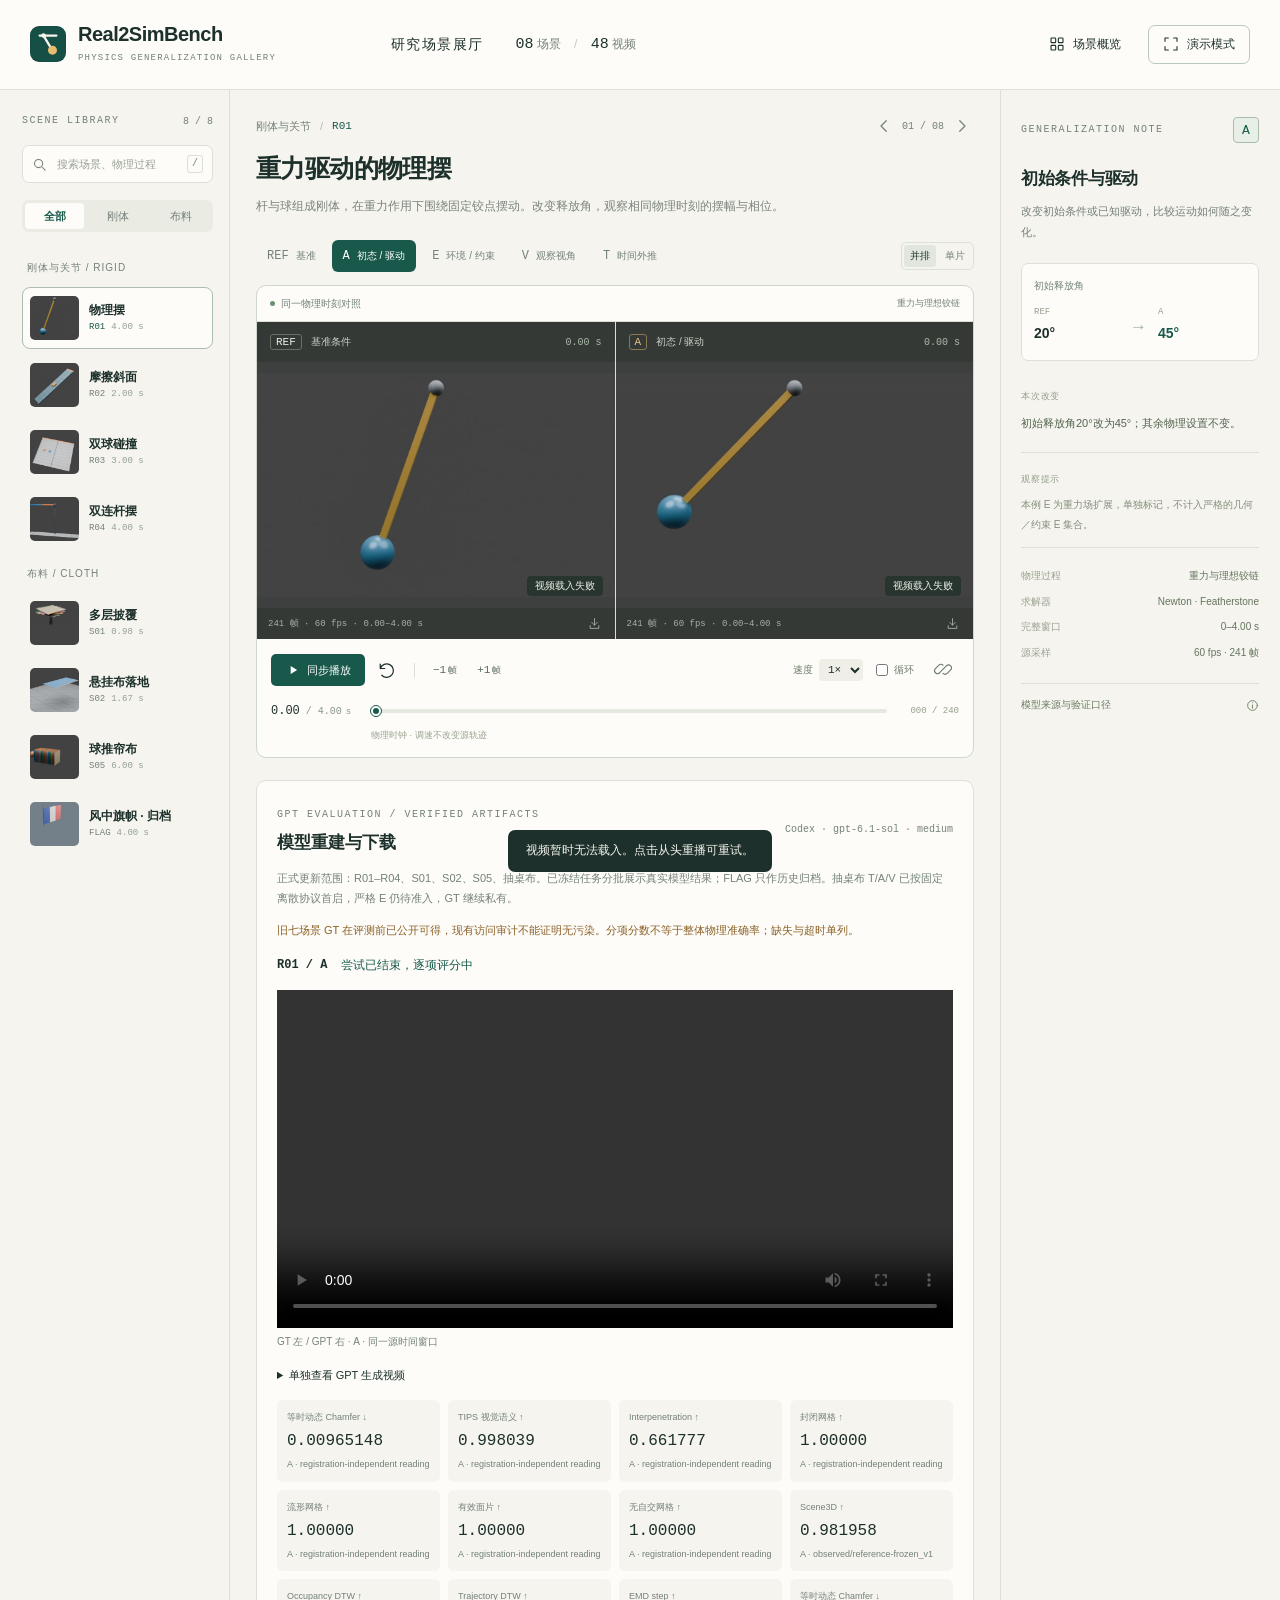
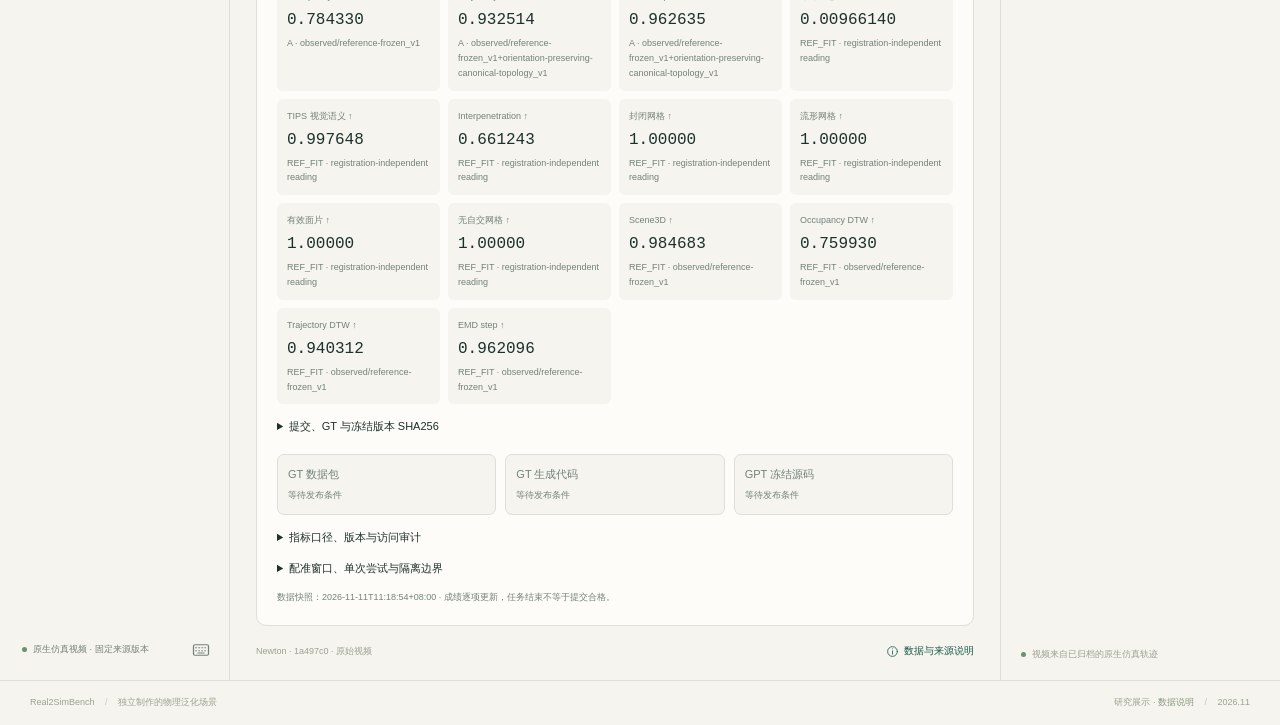
==== commit cd37108c: "Publish frozen GPT task comparisons and separate main versus compatibility scores" ====
--- a/index.html
+++ b/index.html
@@ -3,7 +3,7 @@
 <head>
   <meta charset="utf-8"><meta name="viewport" content="width=device-width,initial-scale=1">
   <meta name="theme-color" content="#f4f3ed">
-  <meta name="description" content="探索八个刚体与布料物理场景，交互查看时间、初态、环境和视角泛化。48段原始仿真视频，支持同步对照与物理时钟。">
+  <meta name="description" content="历史GT展示目录与最新版GPT物理场景评测。已冻结任务分批展示模型视频、GT对照与观测/参考冻结评分；正式范围为七个既有场景加抽桌布。">
   <title>Real2SimBench · 物理泛化场景展厅</title>
   <link rel="icon" href="favicon.svg" type="image/svg+xml">
   <link rel="stylesheet" href="styles.css"><link rel="stylesheet" href="evaluation.css">
@@ -85,7 +85,7 @@
 </div>
 <footer class="site-footer"><span>Real2SimBench <i> / </i> 独立制作的物理泛化场景</span><span>研究展示 · <a href="data/数据说明.md" download>数据说明</a><i> / </i><span>2026.11</span></span></footer>
 <dialog id="overviewDialog" class="overview-dialog"><div class="dialog-heading"><div><span class="eyebrow">EIGHT PHYSICAL SCENES</span><h2>从具体的物理过程开始</h2><p>选择一个场景，比较它在不同条件下的运动。</p></div><button class="icon-button" data-close-dialog aria-label="关闭场景概览"><svg><use href="#i-close"/></svg></button></div><div id="overviewGrid" class="overview-grid"></div></dialog>
-<dialog id="dataDialog" class="data-dialog"><div class="dialog-heading"><div><span class="eyebrow">PROVENANCE & DATA</span><h2>视频背后是可追溯的仿真轨迹</h2></div><button class="icon-button" data-close-dialog aria-label="关闭数据说明"><svg><use href="#i-close"/></svg></button></div><p>展示收录刚体 v2 与布料 v1 的八个精选场景，共 48 段原始视频。调整播放速度仅影响网页观看，原始视频字节、帧率和物理时钟保持原交付。</p><div class="data-points"><div><b>Meshes</b><span>逐帧表面几何与固定拓扑</span></div><div><b>Dynamics</b><span>固定身份材料点的运动轨迹</span></div><div><b>Native GT</b><span>原生状态、速度与源物理时间</span></div><div><b>Provenance</b><span>固定源版本、参数及验收记录</span></div></div><p>完整 GT 由项目维护者另行提供。布料采用固定源离散模型口径，数值敏感性有记录；双摆采用错层铰接修正版。本网页用于场景展示，没有运行大模型评分。</p><div id="localResources" hidden></div><div class="source-links"><a href="https://github.com/newton-physics/newton" target="_blank" rel="noopener noreferrer">Newton ↗</a><a href="https://github.com/st-tech/ppf-contact-solver" target="_blank" rel="noopener noreferrer">PPF ↗</a><a href="https://graphics.eecs.berkeley.edu/resources/ARCSim/" target="_blank" rel="noopener noreferrer">ARCSim ↗</a><a href="https://github.com/4DCodeBench/4DCodeBench" target="_blank" rel="noopener noreferrer">4DCodeBench 格式参考 ↗</a></div><div class="license-note">独立制作的数据，不是 4DCodeBench 官方发布。来源许可：<a href="licenses/NEWTON_LICENSE.md">Newton</a> · <a href="licenses/PPF_LICENSE.txt">PPF</a> · <a href="licenses/ARCSIM_LICENSE.txt">ARCSim</a>。ARCSim 场景按研究／非商业许可使用。</div></dialog>
+<dialog id="dataDialog" class="data-dialog"><div class="dialog-heading"><div><span class="eyebrow">PROVENANCE & DATA</span><h2>视频背后是可追溯的仿真轨迹</h2></div><button class="icon-button" data-close-dialog aria-label="关闭数据说明"><svg><use href="#i-close"/></svg></button></div><p>历史 GT 展示目录收录刚体 v2 与布料 v1 的八个旧场景，共 48 段原始视频，其中 FLAG 仅作历史归档。正式最新版评测范围是 R01–R04、S01、S02、S05 加抽桌布；抽桌布严格 E 仍待准入，隐藏 GT 保持私有。调整播放速度只影响观看，原视频字节、帧率和物理时钟保持原交付。</p><div class="data-points"><div><b>Meshes</b><span>逐帧表面几何与固定拓扑</span></div><div><b>Dynamics</b><span>固定身份材料点的运动轨迹</span></div><div><b>Native GT</b><span>原生状态、速度与源物理时间</span></div><div><b>Provenance</b><span>固定源版本、参数及验收记录</span></div></div><p>本页已接入 gpt-6.1-sol medium 的真实单次评测结果，已冻结任务分批发布模型视频与 GT 对照。主评分采用 observed/reference-frozen_v1，T 同时报观测与未来；旧 per-window-aligned 读数在兼容诊断栏单列，缺失、失败和超时不补零。新 GT 与完整代码下载仍须相关场景全部候选源码冻结。布料按固定离散模型解释，不宣称步长收敛或真实材料校准；双摆使用错层铰接修正版。</p><div id="localResources" hidden></div><div class="source-links"><a href="https://github.com/newton-physics/newton" target="_blank" rel="noopener noreferrer">Newton ↗</a><a href="https://github.com/st-tech/ppf-contact-solver" target="_blank" rel="noopener noreferrer">PPF ↗</a><a href="https://graphics.eecs.berkeley.edu/resources/ARCSim/" target="_blank" rel="noopener noreferrer">ARCSim ↗</a><a href="https://github.com/4DCodeBench/4DCodeBench" target="_blank" rel="noopener noreferrer">4DCodeBench 格式参考 ↗</a></div><div class="license-note">独立制作的数据，不是 4DCodeBench 官方发布。来源许可：<a href="licenses/NEWTON_LICENSE.md">Newton</a> · <a href="licenses/PPF_LICENSE.txt">PPF</a> · <a href="licenses/ARCSIM_LICENSE.txt">ARCSim</a>。ARCSim 场景按研究／非商业许可使用。</div></dialog>
 <dialog id="helpDialog" class="help-dialog"><div class="dialog-heading"><h2>键盘也能流畅展示</h2><button class="icon-button" data-close-dialog aria-label="关闭快捷键说明"><svg><use href="#i-close"/></svg></button></div><dl><dt><kbd>Space</kbd></dt><dd>播放 / 暂停</dd><dt><kbd>←</kbd> <kbd>→</kbd></dt><dd>逐帧后退 / 前进</dd><dt><kbd>A</kbd> <kbd>E</kbd> <kbd>V</kbd> <kbd>T</kbd> <kbd>R</kbd></dt><dd>切换泛化轴 / 基准</dd><dt><kbd>F</kbd></dt><dd>进入 / 退出演示模式</dd><dt><kbd>/</kbd></dt><dd>搜索场景</dd><dt><kbd>1</kbd>…<kbd>8</kbd></dt><dd>选择场景</dd></dl></dialog>
 <div id="toast" class="toast" role="status" aria-live="polite"></div>
 <noscript>请启用 JavaScript 使用交互展厅。原始视频位于 media 目录，场景说明位于 data/display-catalog.json。</noscript>
--- a/evaluation.css
+++ b/evaluation.css
@@ -1 +1,4 @@
 .evaluation-panel{margin-top:22px;padding:20px;border:1px solid var(--line);border-radius:10px;background:var(--surface)}.eval-heading{display:flex;align-items:center;justify-content:space-between;gap:12px}.eval-heading h2{font-size:17px;margin-top:5px}.eval-model{font:10px/1.7 var(--mono);color:var(--muted)}.eval-scope,.eval-note,.eval-warning,.eval-method p,.eval-updated{font-size:11px;line-height:1.8;color:var(--muted);margin-top:12px}.eval-warning{color:#8b6025}.eval-status{display:flex;gap:14px;margin-top:15px;font-size:12px}.eval-status b{font-family:var(--mono)}.eval-status span{color:var(--green)}.eval-downloads{display:grid;grid-template-columns:repeat(3,minmax(0,1fr));gap:9px;margin-top:18px}.eval-downloads>a,.download-pending{display:block;border:1px solid var(--line);border-radius:7px;padding:10px;font-size:11px}.download-pending{color:var(--muted);background:var(--paper)}.eval-downloads small{display:block;font:9px/1.8 var(--mono);color:var(--muted);margin-top:5px;overflow-wrap:anywhere}.eval-video{margin:15px 0}.eval-video video,.eval-prediction video{width:100%;max-height:480px;background:#141615;display:block}.eval-video figcaption{font-size:10px;color:var(--muted);margin-top:6px}.eval-prediction,.eval-method{margin-top:13px;font-size:11px}.eval-prediction summary,.eval-method summary{cursor:pointer}.eval-prediction video{margin:10px 0}.eval-metrics{display:grid;grid-template-columns:repeat(auto-fit,minmax(145px,1fr));gap:8px;margin-top:16px}.eval-metric{background:var(--paper);padding:10px;border-radius:6px}.eval-metric span,.eval-metric small{display:block;font-size:9px;color:var(--muted);overflow-wrap:anywhere}.eval-metric strong{display:block;font:16px/2 var(--mono);font-weight:500}.eval-updated{font-size:9px}.presentation .evaluation-panel{display:none}@media(max-width:720px){.evaluation-panel{padding:13px}.eval-heading{display:block}.eval-model{display:block;margin-top:8px}.eval-downloads{grid-template-columns:1fr}.eval-metrics{grid-template-columns:repeat(2,minmax(0,1fr))}}
+.eval-bindings p { margin:.6rem 0; }
+.eval-bindings span { display:block; font-size:.72rem; color:var(--muted); }
+.eval-bindings code { display:block; overflow-wrap:anywhere; font-size:.68rem; line-height:1.5; }
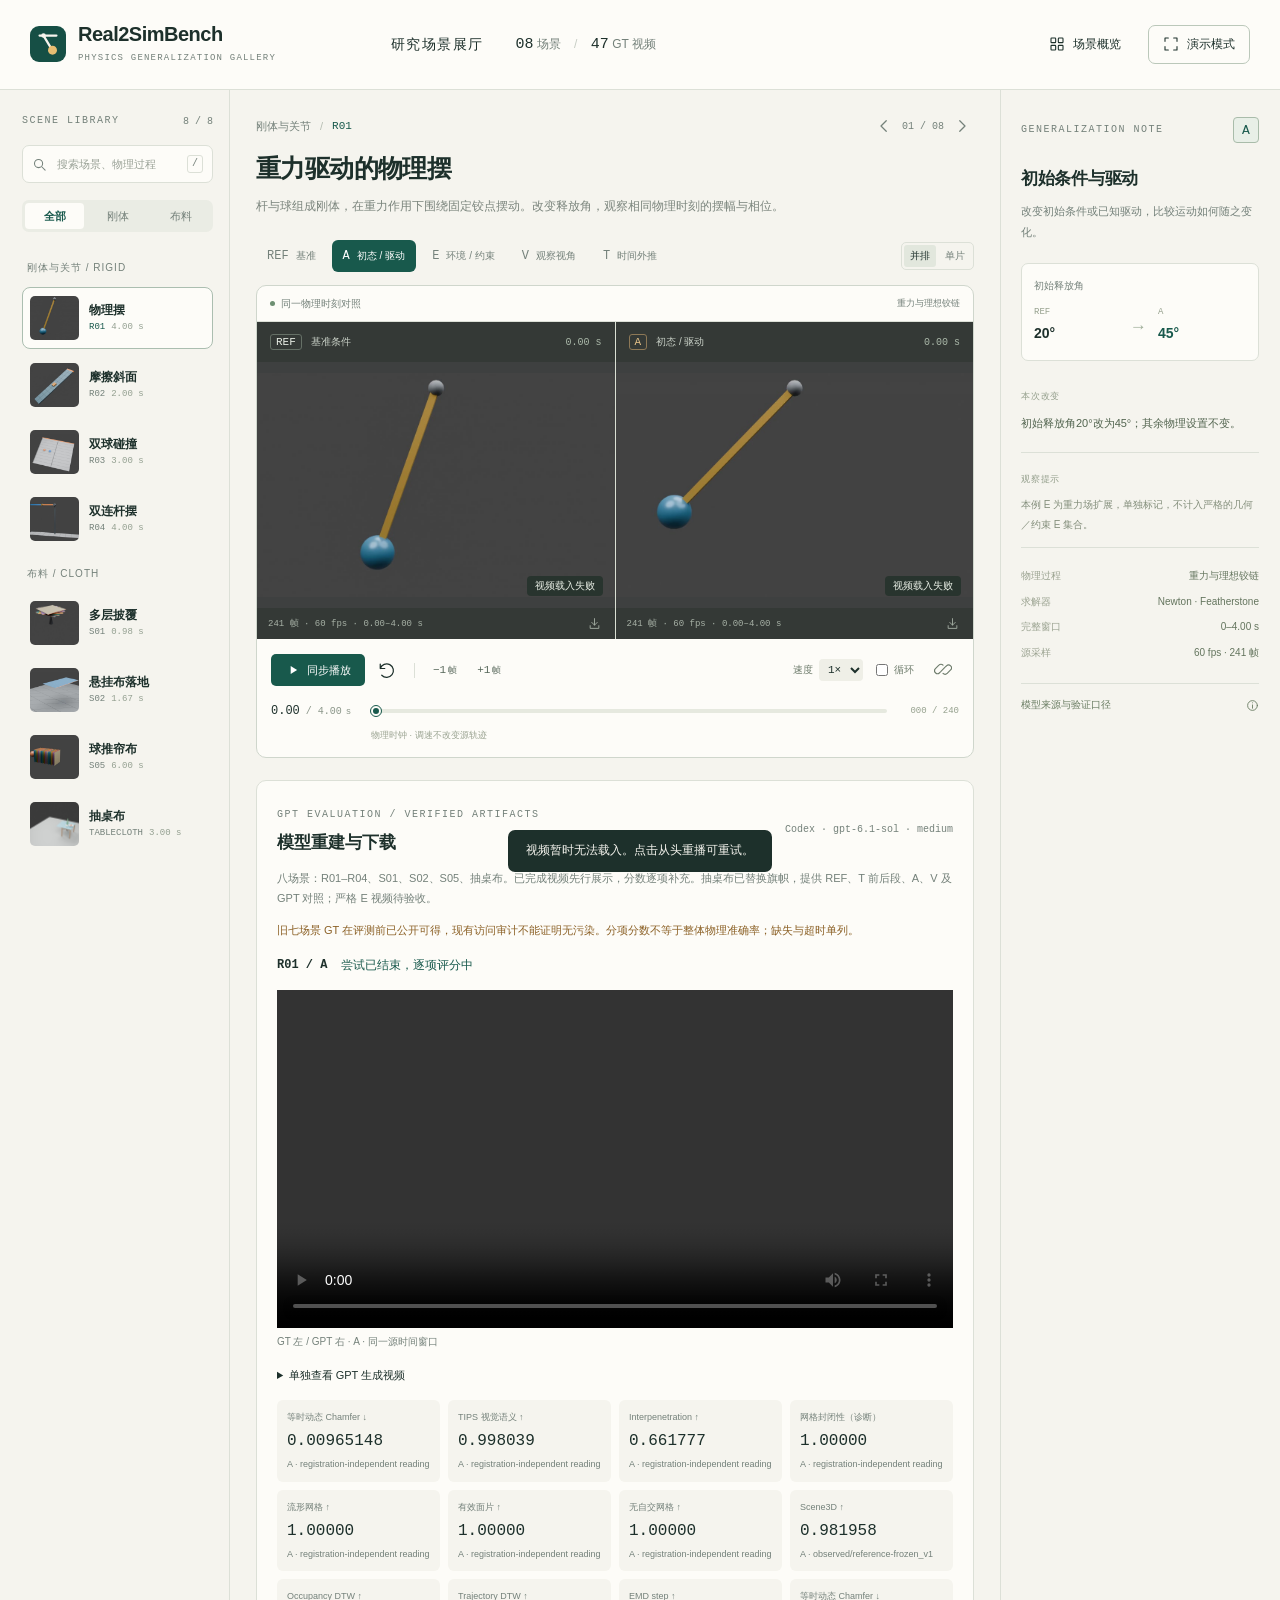
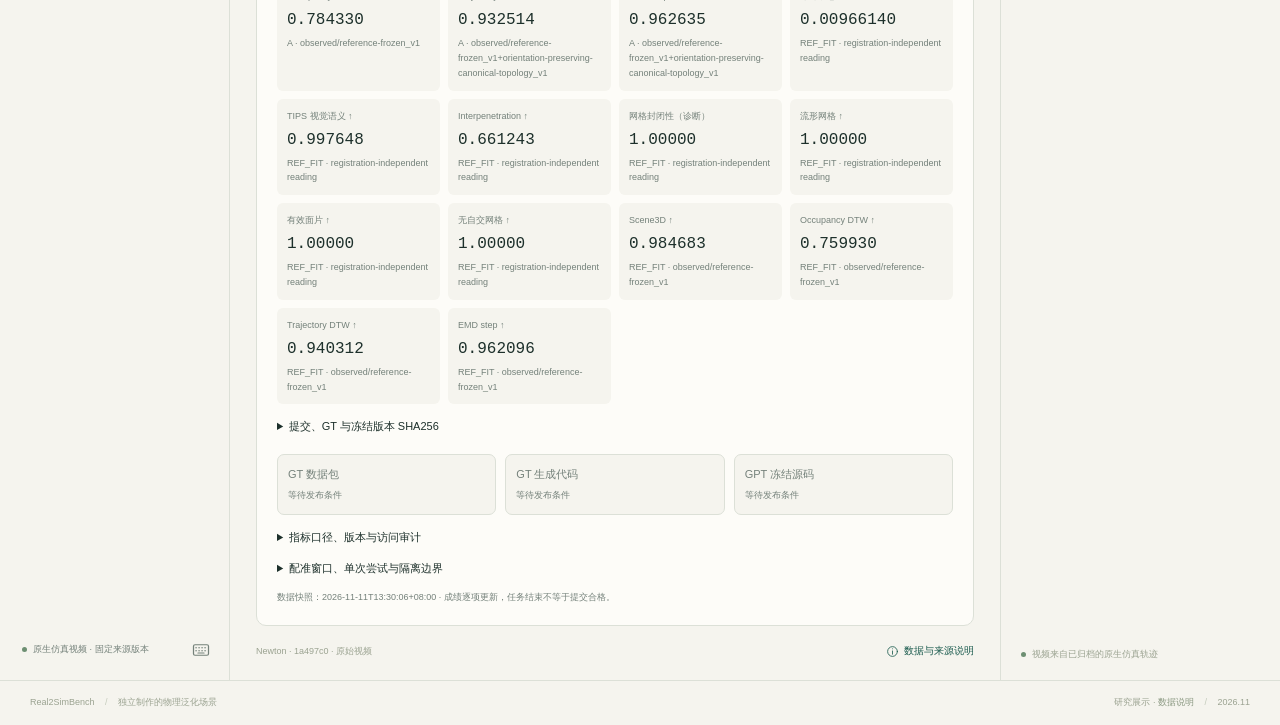
==== commit 41a0fe2d: "Replace archived flag with tablecloth and release completed T/A/V videos" ====
--- a/index.html
+++ b/index.html
@@ -3,11 +3,11 @@
 <head>
   <meta charset="utf-8"><meta name="viewport" content="width=device-width,initial-scale=1">
   <meta name="theme-color" content="#f4f3ed">
-  <meta name="description" content="历史GT展示目录与最新版GPT物理场景评测。已冻结任务分批展示模型视频、GT对照与观测/参考冻结评分；正式范围为七个既有场景加抽桌布。">
+  <meta name="description" content="八个刚体与布料物理泛化场景，包含抽桌布的基准、时间切分、快拉与新视角视频，以及GPT生成视频和GT对照。已完成视频先行展示，分数逐项更新。">
   <title>Real2SimBench · 物理泛化场景展厅</title>
   <link rel="icon" href="favicon.svg" type="image/svg+xml">
   <link rel="stylesheet" href="styles.css"><link rel="stylesheet" href="evaluation.css">
-  <script src="catalog.js" defer></script><script src="app.js" defer></script><script src="evaluation.js" defer></script>
+  <script src="catalog.js?v=20261111-tablecloth" defer></script><script src="app.js?v=20261111-tablecloth" defer></script><script src="evaluation.js?v=20261111-tablecloth" defer></script>
 </head>
 <body>
 <svg class="sprite" aria-hidden="true" xmlns="http://www.w3.org/2000/svg">
@@ -29,7 +29,7 @@
 </svg>
 <header class="site-header">
  <a class="brand" href="#scene=R01&axis=A" aria-label="Real2SimBench 首页"><img src="favicon.svg" width="36" height="36" alt=""><span><strong>Real2SimBench</strong><small>PHYSICS GENERALIZATION GALLERY</small></span></a>
- <div class="header-middle"><span class="edition">研究场景展厅</span><span class="header-stat"><b>08</b> 场景<span> / </span><b>48</b> 视频</span></div>
+ <div class="header-middle"><span class="edition">研究场景展厅</span><span class="header-stat"><b>08</b> 场景<span> / </span><b id="gtClipCount">47</b> GT 视频</span></div>
  <div class="header-actions"><button id="overviewBtn" class="quiet-button"><svg><use href="#i-grid"/></svg><span>场景概览</span></button><button id="presentBtn" class="outline-button" title="进入演示模式 (F)"><svg><use href="#i-expand"/></svg><span>演示模式</span></button></div>
 </header>
 <div class="workspace">
@@ -85,7 +85,7 @@
 </div>
 <footer class="site-footer"><span>Real2SimBench <i> / </i> 独立制作的物理泛化场景</span><span>研究展示 · <a href="data/数据说明.md" download>数据说明</a><i> / </i><span>2026.11</span></span></footer>
 <dialog id="overviewDialog" class="overview-dialog"><div class="dialog-heading"><div><span class="eyebrow">EIGHT PHYSICAL SCENES</span><h2>从具体的物理过程开始</h2><p>选择一个场景，比较它在不同条件下的运动。</p></div><button class="icon-button" data-close-dialog aria-label="关闭场景概览"><svg><use href="#i-close"/></svg></button></div><div id="overviewGrid" class="overview-grid"></div></dialog>
-<dialog id="dataDialog" class="data-dialog"><div class="dialog-heading"><div><span class="eyebrow">PROVENANCE & DATA</span><h2>视频背后是可追溯的仿真轨迹</h2></div><button class="icon-button" data-close-dialog aria-label="关闭数据说明"><svg><use href="#i-close"/></svg></button></div><p>历史 GT 展示目录收录刚体 v2 与布料 v1 的八个旧场景，共 48 段原始视频，其中 FLAG 仅作历史归档。正式最新版评测范围是 R01–R04、S01、S02、S05 加抽桌布；抽桌布严格 E 仍待准入，隐藏 GT 保持私有。调整播放速度只影响观看，原视频字节、帧率和物理时钟保持原交付。</p><div class="data-points"><div><b>Meshes</b><span>逐帧表面几何与固定拓扑</span></div><div><b>Dynamics</b><span>固定身份材料点的运动轨迹</span></div><div><b>Native GT</b><span>原生状态、速度与源物理时间</span></div><div><b>Provenance</b><span>固定源版本、参数及验收记录</span></div></div><p>本页已接入 gpt-6.1-sol medium 的真实单次评测结果，已冻结任务分批发布模型视频与 GT 对照。主评分采用 observed/reference-frozen_v1，T 同时报观测与未来；旧 per-window-aligned 读数在兼容诊断栏单列，缺失、失败和超时不补零。新 GT 与完整代码下载仍须相关场景全部候选源码冻结。布料按固定离散模型解释，不宣称步长收敛或真实材料校准；双摆使用错层铰接修正版。</p><div id="localResources" hidden></div><div class="source-links"><a href="https://github.com/newton-physics/newton" target="_blank" rel="noopener noreferrer">Newton ↗</a><a href="https://github.com/st-tech/ppf-contact-solver" target="_blank" rel="noopener noreferrer">PPF ↗</a><a href="https://graphics.eecs.berkeley.edu/resources/ARCSim/" target="_blank" rel="noopener noreferrer">ARCSim ↗</a><a href="https://github.com/4DCodeBench/4DCodeBench" target="_blank" rel="noopener noreferrer">4DCodeBench 格式参考 ↗</a></div><div class="license-note">独立制作的数据，不是 4DCodeBench 官方发布。来源许可：<a href="licenses/NEWTON_LICENSE.md">Newton</a> · <a href="licenses/PPF_LICENSE.txt">PPF</a> · <a href="licenses/ARCSIM_LICENSE.txt">ARCSim</a>。ARCSim 场景按研究／非商业许可使用。</div></dialog>
+<dialog id="dataDialog" class="data-dialog"><div class="dialog-heading"><div><span class="eyebrow">PROVENANCE & DATA</span><h2>视频背后是可追溯的仿真轨迹</h2></div><button class="icon-button" data-close-dialog aria-label="关闭数据说明"><svg><use href="#i-close"/></svg></button></div><p>当前目录为 R01–R04、S01、S02、S05 与抽桌布，共八个场景、47 段 GT 展示视频。抽桌布已替换旗帜，提供完整 REF、T 前后段、A 快拉与 V 新视角；严格 E 视频待完整独立验收后补充。调整播放速度只影响观看，原视频字节、帧率和物理时钟保持原交付。</p><div class="data-points"><div><b>Meshes</b><span>逐帧表面几何与固定拓扑</span></div><div><b>Dynamics</b><span>固定身份材料点的运动轨迹</span></div><div><b>Native GT</b><span>原生状态、速度与源物理时间</span></div><div><b>Provenance</b><span>固定源版本、参数及验收记录</span></div></div><p>本页已接入 gpt-6.1-sol medium 的真实单次评测结果，已冻结任务分批发布模型视频与 GT 对照。主评分采用 observed/reference-frozen_v1，T 同时报观测与未来；旧 per-window-aligned 读数在兼容诊断栏单列，缺失、失败和超时不补零。已完成视频先行展示，评分逐项补充；完整数值 GT 与源码下载另行整理。布料按固定离散模型解释，不宣称步长收敛或真实材料校准；双摆使用错层铰接修正版。</p><div id="localResources" hidden></div><div class="source-links"><a href="https://github.com/newton-physics/newton" target="_blank" rel="noopener noreferrer">Newton ↗</a><a href="https://github.com/st-tech/ppf-contact-solver" target="_blank" rel="noopener noreferrer">PPF ↗</a><a href="https://github.com/ipc-sim/Codim-IPC" target="_blank" rel="noopener noreferrer">Codim-IPC ↗</a><a href="https://github.com/4DCodeBench/4DCodeBench" target="_blank" rel="noopener noreferrer">4DCodeBench 格式参考 ↗</a></div><div class="license-note">独立制作的数据，不是 4DCodeBench 官方发布。来源许可：<a href="licenses/NEWTON_LICENSE.md">Newton</a> · <a href="licenses/PPF_LICENSE.txt">PPF</a> · <a href="licenses/CODIM_IPC_LICENSE.txt">Codim-IPC</a>。当前展示所用求解器代码许可均为 Apache-2.0。</div></dialog>
 <dialog id="helpDialog" class="help-dialog"><div class="dialog-heading"><h2>键盘也能流畅展示</h2><button class="icon-button" data-close-dialog aria-label="关闭快捷键说明"><svg><use href="#i-close"/></svg></button></div><dl><dt><kbd>Space</kbd></dt><dd>播放 / 暂停</dd><dt><kbd>←</kbd> <kbd>→</kbd></dt><dd>逐帧后退 / 前进</dd><dt><kbd>A</kbd> <kbd>E</kbd> <kbd>V</kbd> <kbd>T</kbd> <kbd>R</kbd></dt><dd>切换泛化轴 / 基准</dd><dt><kbd>F</kbd></dt><dd>进入 / 退出演示模式</dd><dt><kbd>/</kbd></dt><dd>搜索场景</dd><dt><kbd>1</kbd>…<kbd>8</kbd></dt><dd>选择场景</dd></dl></dialog>
 <div id="toast" class="toast" role="status" aria-live="polite"></div>
 <noscript>请启用 JavaScript 使用交互展厅。原始视频位于 media 目录，场景说明位于 data/display-catalog.json。</noscript>
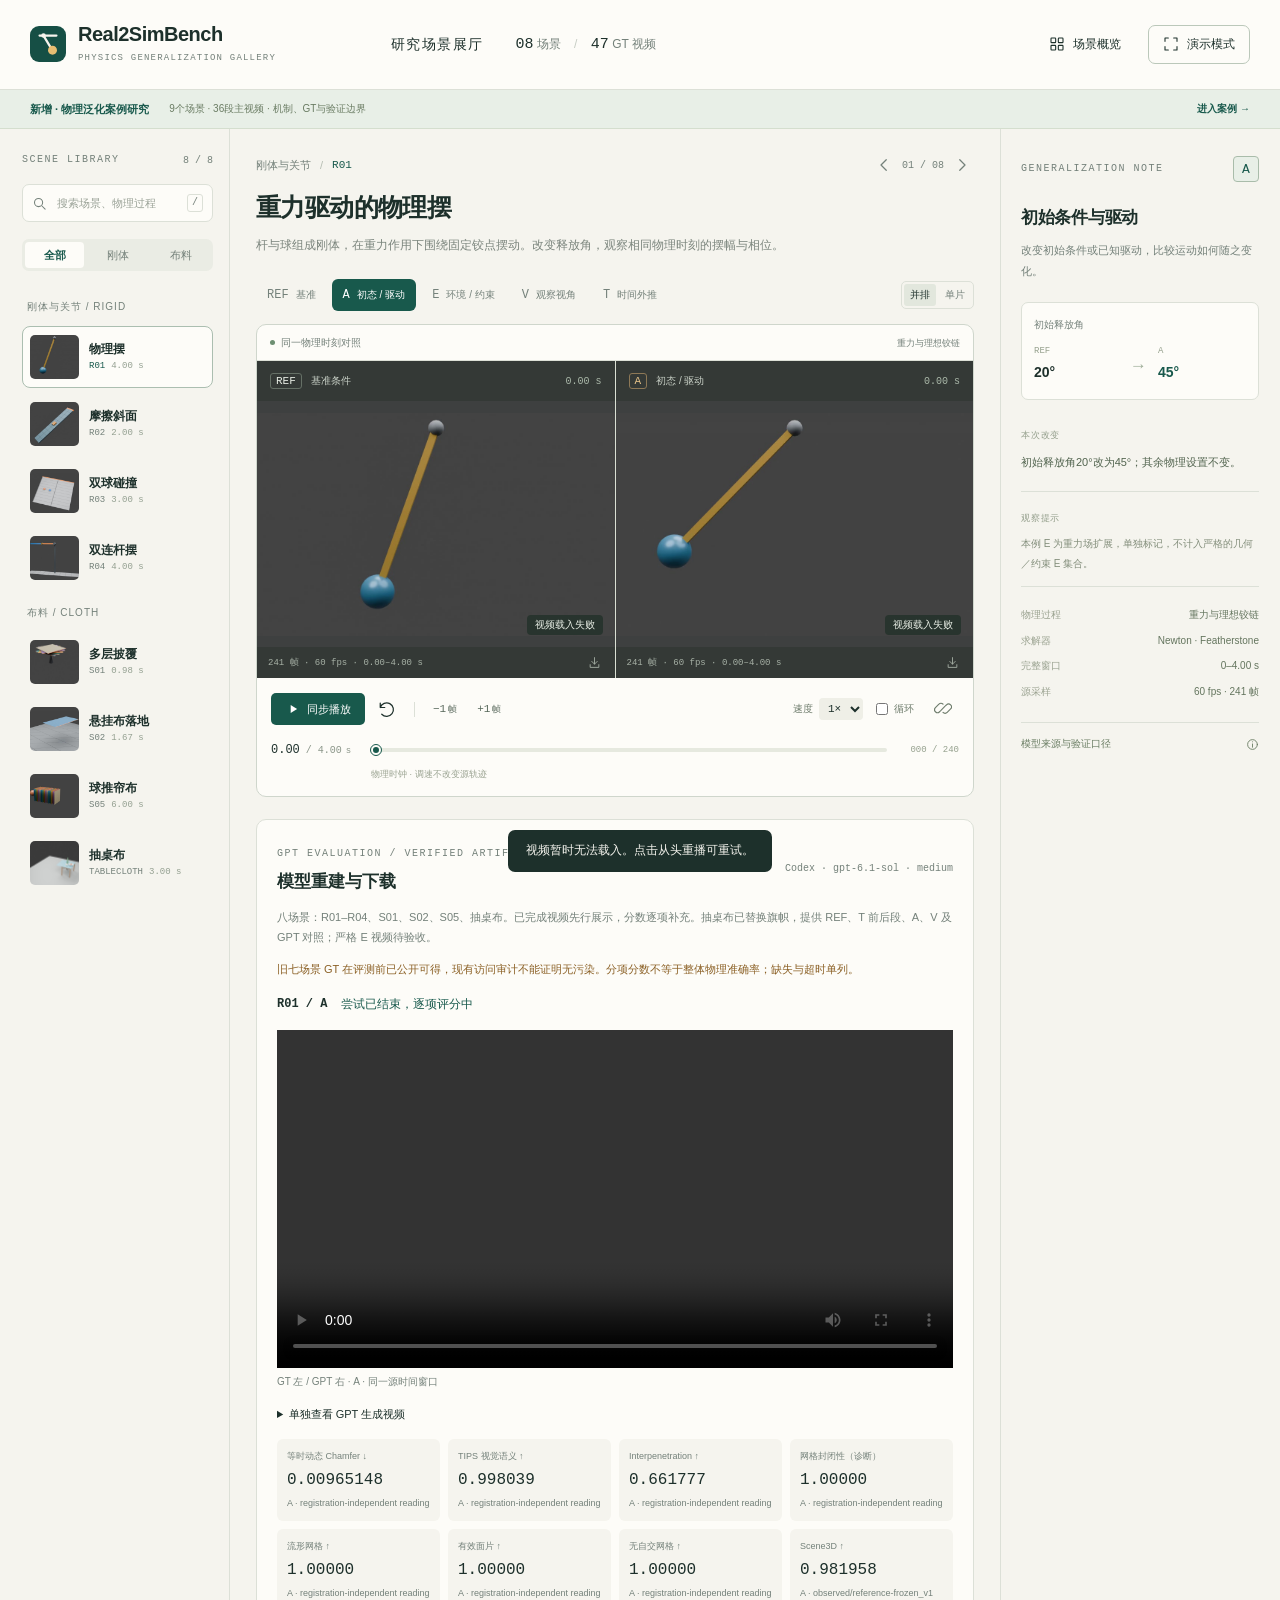
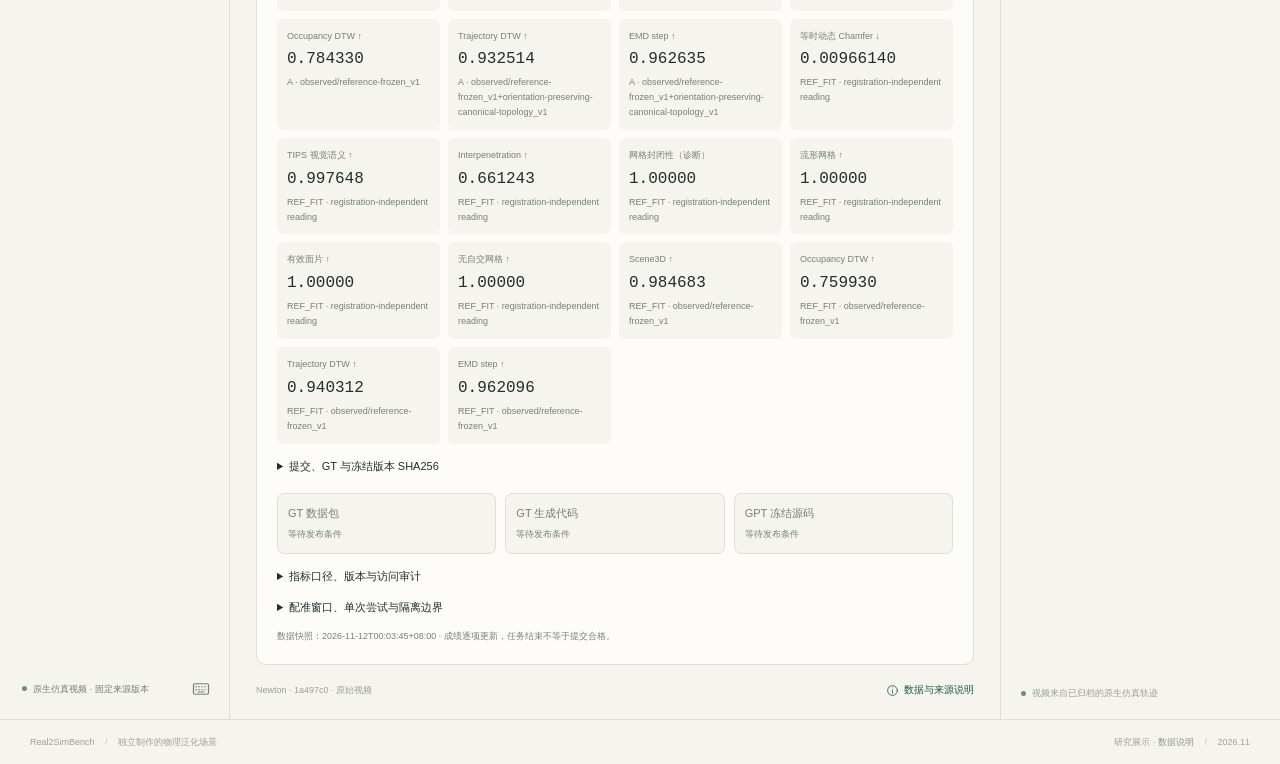
==== commit 624788ef: "Publish nine detailed physical generalization research cases" ====
--- a/index.html
+++ b/index.html
@@ -8,6 +8,7 @@
   <link rel="icon" href="favicon.svg" type="image/svg+xml">
   <link rel="stylesheet" href="styles.css"><link rel="stylesheet" href="evaluation.css">
   <script src="catalog.js?v=20261111-tablecloth" defer></script><script src="app.js?v=20261111-tablecloth" defer></script><script src="evaluation.js?v=20261111-tablecloth" defer></script>
+  <link rel="stylesheet" href="research-entry.css?v=20261112-1">
 </head>
 <body>
 <svg class="sprite" aria-hidden="true" xmlns="http://www.w3.org/2000/svg">
@@ -32,6 +33,7 @@
  <div class="header-middle"><span class="edition">研究场景展厅</span><span class="header-stat"><b>08</b> 场景<span> / </span><b id="gtClipCount">47</b> GT 视频</span></div>
  <div class="header-actions"><button id="overviewBtn" class="quiet-button"><svg><use href="#i-grid"/></svg><span>场景概览</span></button><button id="presentBtn" class="outline-button" title="进入演示模式 (F)"><svg><use href="#i-expand"/></svg><span>演示模式</span></button></div>
 </header>
+<div class="research-banner"><a href="research/"><b>新增 · 物理泛化案例研究</b><span>9个场景 · 36段主视频 · 机制、GT与验证边界</span><strong>进入案例 →</strong></a></div>
 <div class="workspace">
  <button id="drawerOverlay" class="drawer-overlay" aria-label="关闭场景列表" hidden></button>
  <aside class="navigator" id="navigator" aria-label="场景选择">
--- a/research-entry.css
+++ b/research-entry.css
@@ -0,0 +1 @@
+.research-banner{background:#e8efe7;border-bottom:1px solid #d4dece;padding:10px 30px}.research-banner a{max-width:1540px;margin:auto;display:flex;align-items:center;gap:20px;color:#18594c;text-decoration:none;font-size:11px}.research-banner b{font-weight:600}.research-banner span{font-size:10px;color:#6a7c63}.research-banner strong{margin-left:auto;font-size:10px;white-space:nowrap}@media(max-width:720px){.research-banner{padding:10px 16px}.research-banner a{gap:8px;flex-wrap:wrap}.research-banner span{font-size:9px;flex-basis:100%;order:3}.research-banner strong{font-size:9px}}
